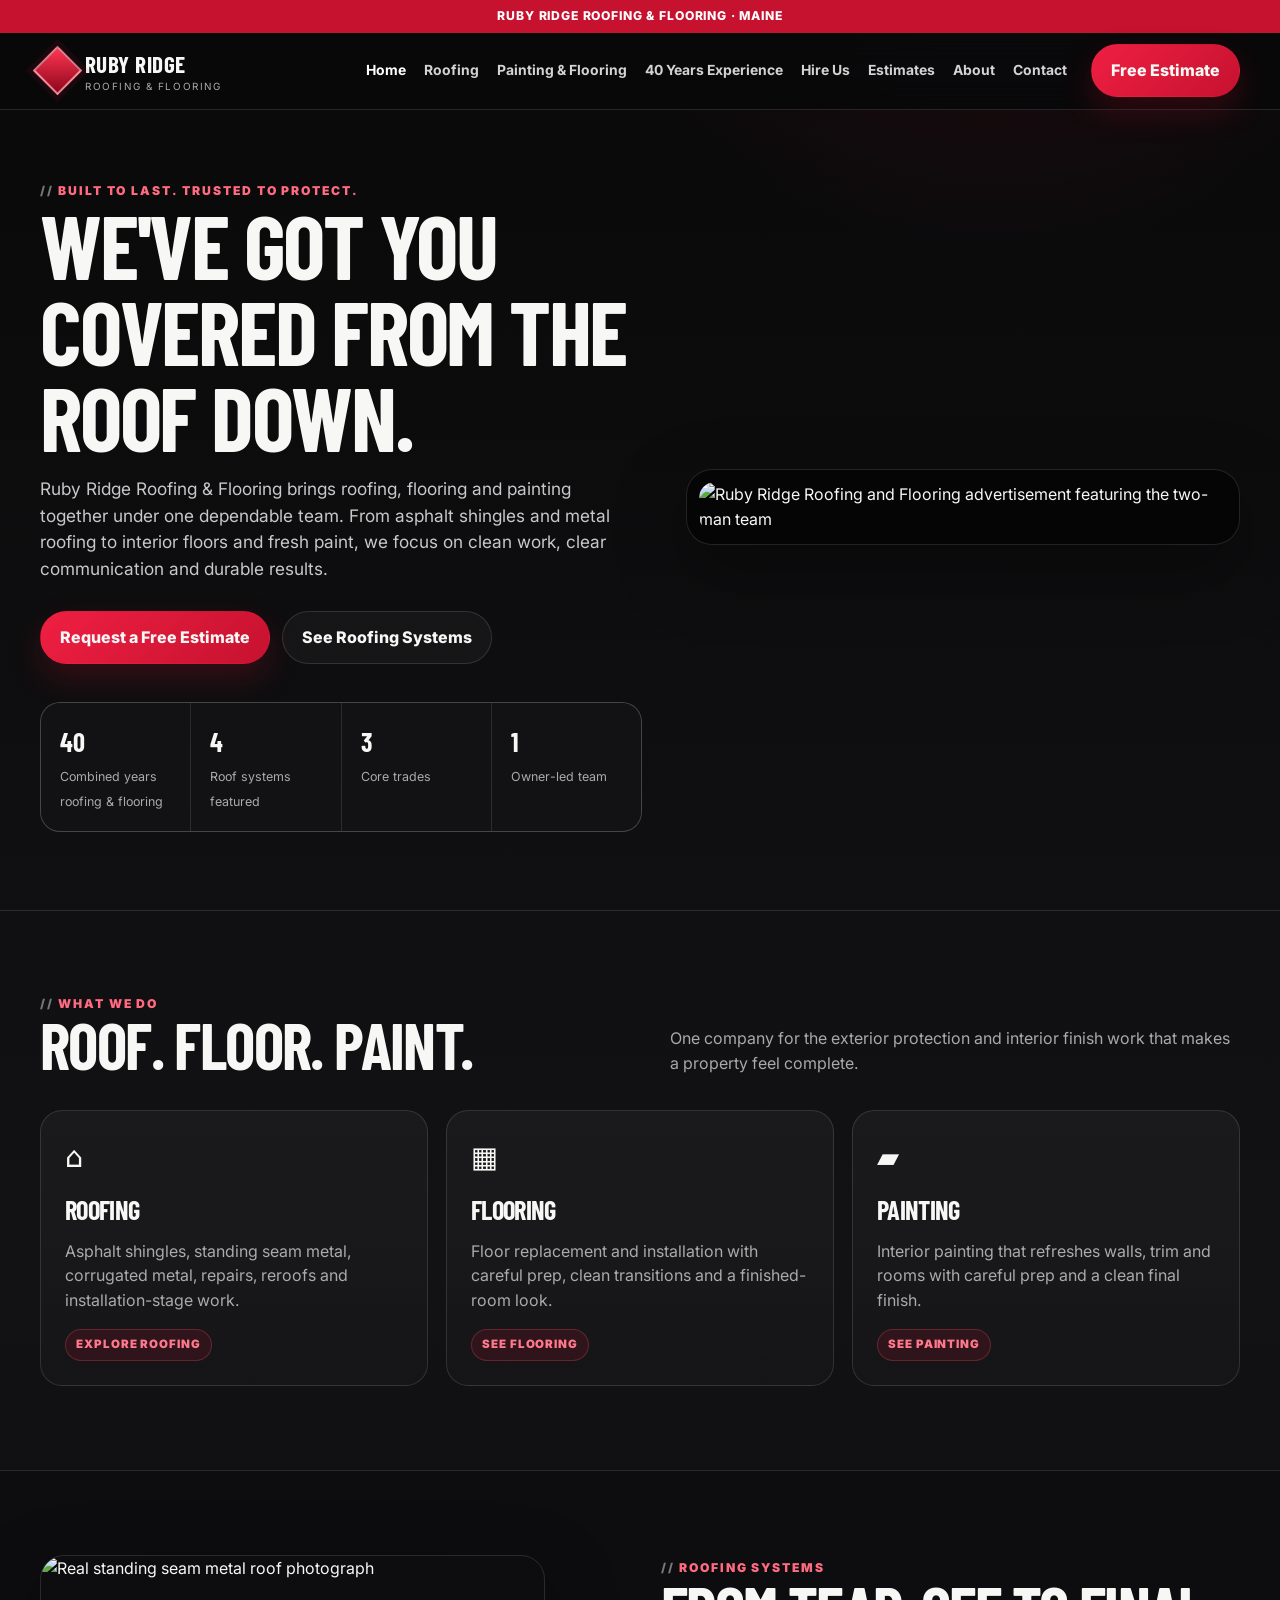
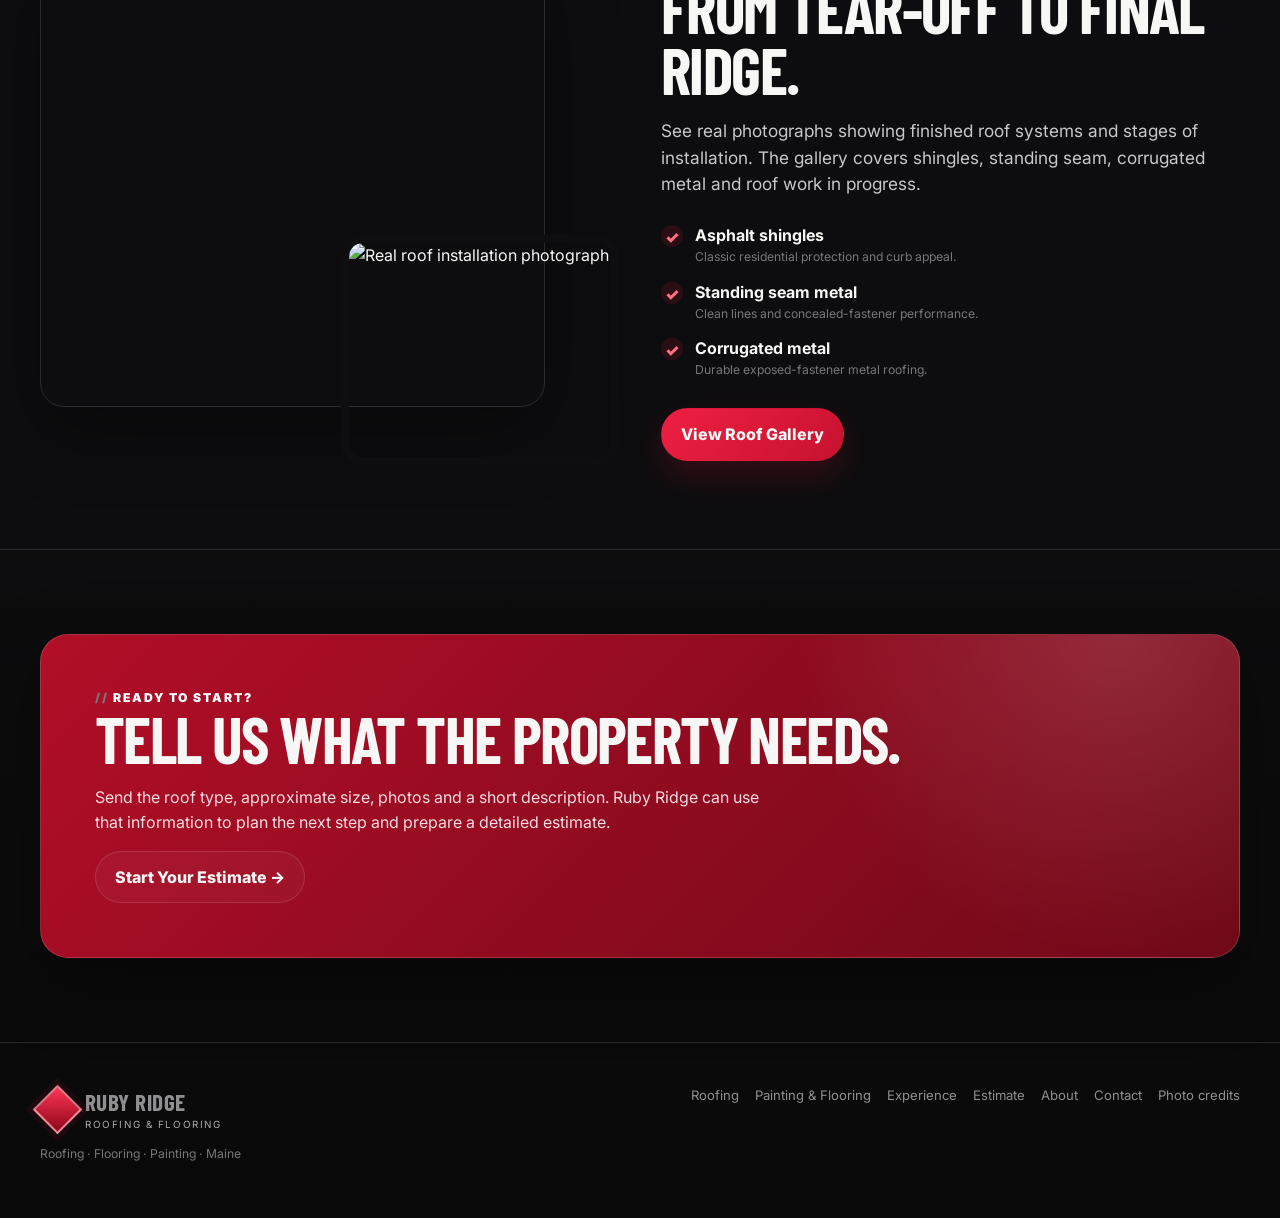
==== index.html @ 9eb71b5c "Add complete Ruby Ridge website" ====
<!doctype html><html lang="en"><head><meta charset="utf-8"><meta name="viewport" content="width=device-width,initial-scale=1"><title>Home | Ruby Ridge Roofing & Flooring</title><meta name="description" content="Roofing, flooring and painting services from Ruby Ridge Roofing & Flooring."><link rel="stylesheet" href="styles.css"></head><body><div class="topbar">Ruby Ridge Roofing & Flooring · Maine</div><header class="header"><div class="container nav"><a class="brand" href="index.html"><span class="gem"></span><span><strong>RUBY RIDGE</strong><small>Roofing & Flooring</small></span></a><nav class="links"><a class="active" href="index.html">Home</a><a class="" href="roofing.html">Roofing</a><a class="" href="services.html">Painting & Flooring</a><a class="" href="experience.html">40 Years Experience</a><a class="" href="hire.html">Hire Us</a><a class="" href="estimates.html">Estimates</a><a class="" href="about.html">About</a><a class="" href="contact.html">Contact</a></nav><a class="btn red" href="estimates.html">Free Estimate</a><button class="menu" aria-label="Menu">☰</button></div></header><main><section class="hero"><div class="container hero-grid"><div><div class="kicker">Built to last. Trusted to protect.</div><h1>We've got you covered from the roof down.</h1><p>Ruby Ridge Roofing & Flooring brings roofing, flooring and painting together under one dependable team. From asphalt shingles and metal roofing to interior floors and fresh paint, we focus on clean work, clear communication and durable results.</p><div class="hero-actions"><a class="btn red" href="estimates.html">Request a Free Estimate</a><a class="btn ghost" href="roofing.html">See Roofing Systems</a></div><div class="mini-stats"><div class="mini-stat"><b>40</b><span>Combined years roofing & flooring</span></div><div class="mini-stat"><b>4</b><span>Roof systems featured</span></div><div class="mini-stat"><b>3</b><span>Core trades</span></div><div class="mini-stat"><b>1</b><span>Owner-led team</span></div></div></div><div class="ad-frame"><img class="ad-art" src="assets/ruby-ridge-ad.png" alt="Ruby Ridge Roofing and Flooring advertisement featuring the two-man team"></div></div></section>
<section class="section"><div class="container"><div class="head"><div><div class="kicker">What we do</div><h2>Roof. Floor. Paint.</h2></div><p>One company for the exterior protection and interior finish work that makes a property feel complete.</p></div><div class="grid3"><article class="card"><div class="body"><div class="service-icon">⌂</div><h3>Roofing</h3><p>Asphalt shingles, standing seam metal, corrugated metal, repairs, reroofs and installation-stage work.</p><a class="tag" href="roofing.html">Explore Roofing</a></div></article><article class="card"><div class="body"><div class="service-icon">▦</div><h3>Flooring</h3><p>Floor replacement and installation with careful prep, clean transitions and a finished-room look.</p><a class="tag" href="services.html">See Flooring</a></div></article><article class="card"><div class="body"><div class="service-icon">▰</div><h3>Painting</h3><p>Interior painting that refreshes walls, trim and rooms with careful prep and a clean final finish.</p><a class="tag" href="services.html">See Painting</a></div></article></div></div></section>
<section class="section dark"><div class="container split"><div class="photo-stack"><img class="main" src="https://upload.wikimedia.org/wikipedia/commons/8/85/Standing_seam_metal_roof_aerial.jpg" alt="Real standing seam metal roof photograph"><img class="small" src="https://images.unsplash.com/photo-1763665814605-a6489a3bf2a0?auto=format&fit=crop&fm=jpg&ixlib=rb-4.1.0&q=80&w=1800" alt="Real roof installation photograph"></div><div><div class="kicker">Roofing systems</div><h2>From tear-off to final ridge.</h2><p class="lead">See real photographs showing finished roof systems and stages of installation. The gallery covers shingles, standing seam, corrugated metal and roof work in progress.</p><div class="feature-list"><div class="feature"><span class="tick">✓</span><div><strong>Asphalt shingles</strong><div class="tiny">Classic residential protection and curb appeal.</div></div></div><div class="feature"><span class="tick">✓</span><div><strong>Standing seam metal</strong><div class="tiny">Clean lines and concealed-fastener performance.</div></div></div><div class="feature"><span class="tick">✓</span><div><strong>Corrugated metal</strong><div class="tiny">Durable exposed-fastener metal roofing.</div></div></div></div><div class="hero-actions"><a class="btn red" href="roofing.html">View Roof Gallery</a></div></div></div></section>
<section class="section"><div class="container"><div class="banner"><div class="kicker" style="color:#fff">Ready to start?</div><h2>Tell us what the property needs.</h2><p>Send the roof type, approximate size, photos and a short description. Ruby Ridge can use that information to plan the next step and prepare a detailed estimate.</p><a class="btn ghost" href="estimates.html">Start Your Estimate →</a></div></div></section></main><footer class="footer"><div class="container footer-grid"><div><div class="brand"><span class="gem"></span><span><strong>RUBY RIDGE</strong><small>Roofing & Flooring</small></span></div><p class="tiny">Roofing · Flooring · Painting · Maine</p></div><div class="footer-links"><a href="roofing.html">Roofing</a><a href="services.html">Painting & Flooring</a><a href="experience.html">Experience</a><a href="estimates.html">Estimate</a><a href="about.html">About</a><a href="contact.html">Contact</a><a href="credits.html">Photo credits</a></div></div></footer><div class="toast">Thanks — your request is ready to be connected to Ruby Ridge's live email or CRM.</div><script src="site.js"></script></body></html>
---- styles.css ----
@import url('https://fonts.googleapis.com/css2?family=Barlow+Condensed:wght@600;700;800;900&family=Inter:wght@400;500;600;700;800&display=swap');
:root{--ink:#0a0a0b;--black:#0d0d0f;--panel:#141416;--panel2:#1b1b1e;--text:#f7f7f5;--muted:#b9b9bb;--red:#c6122f;--red2:#ef1f42;--silver:#e7e7e8;--line:rgba(255,255,255,.12);--max:1200px;--radius:24px;--shadow:0 24px 70px rgba(0,0,0,.35)}
*{box-sizing:border-box}html{scroll-behavior:smooth}body{margin:0;color:var(--text);background:radial-gradient(circle at 78% -8%,rgba(198,18,47,.18),transparent 30rem),linear-gradient(180deg,#09090a,#121214 44%,#09090a);font-family:Inter,system-ui,-apple-system,sans-serif;line-height:1.55}a{text-decoration:none;color:inherit}img{display:block;max-width:100%}.container{width:min(calc(100% - 34px),var(--max));margin:auto}.topbar{font-size:.76rem;text-align:center;padding:7px 16px;background:#c6122f;color:white;font-weight:800;letter-spacing:.07em;text-transform:uppercase}.header{position:sticky;top:0;z-index:50;background:rgba(9,9,10,.92);backdrop-filter:blur(16px);border-bottom:1px solid var(--line)}.nav{height:76px;display:flex;align-items:center;gap:24px}.brand{display:flex;align-items:center;gap:10px;margin-right:auto}.gem{width:35px;height:35px;transform:rotate(45deg);background:linear-gradient(135deg,#ff3452,#8d071c);border:2px solid rgba(255,255,255,.45);box-shadow:0 0 0 5px rgba(198,18,47,.1)}.brand strong{font-family:'Barlow Condensed',Impact,sans-serif;font-size:1.45rem;letter-spacing:.02em}.brand small{display:block;color:#aaa;font-size:.62rem;letter-spacing:.16em;text-transform:uppercase;margin-top:-4px}.links{display:flex;gap:18px;align-items:center;font-weight:700;font-size:.87rem}.links a{color:#d3d3d4}.links a:hover,.links a.active{color:#fff}.menu{display:none;background:none;border:0;color:white;font-size:1.5rem}.btn{display:inline-flex;align-items:center;justify-content:center;padding:13px 19px;border-radius:999px;font-weight:800;border:1px solid transparent;cursor:pointer}.btn.red{background:linear-gradient(135deg,var(--red2),var(--red));box-shadow:0 14px 32px rgba(198,18,47,.22)}.btn.ghost{border-color:var(--line);background:rgba(255,255,255,.035)}.btn:hover{transform:translateY(-1px)}.hero{padding:72px 0 78px;border-bottom:1px solid var(--line);overflow:hidden}.hero-grid{display:grid;grid-template-columns:1fr .92fr;gap:44px;align-items:center}.kicker{color:#ff6a80;text-transform:uppercase;letter-spacing:.16em;font-size:.76rem;font-weight:900}.kicker:before{content:'// ';color:#777}h1,h2,h3{font-family:'Barlow Condensed',Impact,sans-serif;line-height:.96;margin:0;letter-spacing:-.025em}h1{font-size:clamp(3.6rem,7vw,7.1rem);text-transform:uppercase}h2{font-size:clamp(2.6rem,5vw,4.8rem);text-transform:uppercase}h3{font-size:1.65rem;text-transform:uppercase}.hero p,.lead{color:#c8c8ca;font-size:1.08rem;max-width:670px}.hero-actions{display:flex;gap:12px;flex-wrap:wrap;margin-top:28px}.ad-frame{background:#050506;border:1px solid var(--line);padding:12px;border-radius:26px;box-shadow:var(--shadow)}.ad-frame img{width:100%;height:auto;object-fit:contain;border-radius:16px}.mini-stats{display:grid;grid-template-columns:repeat(4,1fr);gap:1px;margin-top:38px;background:var(--line);border:1px solid var(--line);border-radius:20px;overflow:hidden}.mini-stat{background:#121214;padding:19px}.mini-stat b{font-family:'Barlow Condensed';font-size:1.65rem;display:block}.mini-stat span{font-size:.78rem;color:#aaa}.section{padding:84px 0}.section.dark{background:#0d0d0f;border-top:1px solid var(--line);border-bottom:1px solid var(--line)}.head{display:flex;justify-content:space-between;align-items:end;gap:22px;margin-bottom:34px}.head p{max-width:570px;color:#a9a9ab;margin:0}.grid3{display:grid;grid-template-columns:repeat(3,1fr);gap:18px}.grid2{display:grid;grid-template-columns:repeat(2,1fr);gap:20px}.card{background:linear-gradient(180deg,rgba(255,255,255,.04),rgba(255,255,255,.018));border:1px solid var(--line);border-radius:22px;overflow:hidden}.card .body{padding:24px}.card p{color:#aaa}.card-img{height:260px;width:100%;object-fit:cover;background:linear-gradient(135deg,#252529,#08080a)}.image-placeholder{height:260px;display:grid;place-items:center;background:linear-gradient(135deg,#2a2a2f,#0b0b0e);color:#777;font-weight:800;text-align:center;padding:20px}.tag{display:inline-flex;padding:6px 10px;border-radius:999px;background:rgba(198,18,47,.15);color:#ff788b;border:1px solid rgba(255,85,110,.25);font-size:.72rem;font-weight:900;text-transform:uppercase;letter-spacing:.08em}.service-icon{font-size:1.8rem;margin-bottom:18px}.split{display:grid;grid-template-columns:1fr 1fr;gap:42px;align-items:center}.feature-list{display:grid;gap:13px;margin-top:25px}.feature{display:flex;gap:12px;align-items:flex-start}.tick{width:22px;height:22px;border-radius:50%;background:rgba(198,18,47,.17);color:#ff7086;display:grid;place-items:center;font-weight:900;flex:0 0 auto;margin-top:2px}.photo-stack{position:relative;min-height:510px}.photo-stack .main{position:absolute;inset:0 74px 58px 0;width:calc(100% - 74px);height:calc(100% - 58px);object-fit:cover;border-radius:24px;border:1px solid var(--line);box-shadow:var(--shadow)}.photo-stack .small{position:absolute;width:48%;right:0;bottom:0;border:8px solid #0e0e10;border-radius:22px;object-fit:cover;height:230px}.numbers{display:grid;grid-template-columns:repeat(3,1fr);gap:16px}.number{padding:26px;border:1px solid var(--line);border-radius:22px;background:#131316}.number b{font:900 3.3rem 'Barlow Condensed';color:white;display:block}.number span{color:#aaa}.banner{padding:54px;border:1px solid rgba(255,255,255,.14);border-radius:28px;background:radial-gradient(circle at 90% 0,rgba(255,255,255,.13),transparent 20rem),linear-gradient(135deg,#b30e28,#6f0918);box-shadow:var(--shadow)}.banner p{color:#f5dce0;max-width:680px}.gallery-tools{display:flex;flex-wrap:wrap;gap:8px;margin-bottom:24px}.filter{border:1px solid var(--line);background:#121214;color:#ddd;padding:9px 14px;border-radius:999px;font-weight:800;cursor:pointer}.filter.active{background:var(--red);border-color:var(--red);color:white}.gallery{display:grid;grid-template-columns:repeat(3,1fr);gap:16px}.shot{border:1px solid var(--line);border-radius:20px;overflow:hidden;background:#111114}.shot img{height:280px;width:100%;object-fit:cover;background:linear-gradient(135deg,#26262b,#09090a)}.shot .cap{padding:16px}.shot strong{display:block}.shot span{color:#999;font-size:.82rem}.form-wrap{display:grid;grid-template-columns:.85fr 1.15fr;gap:28px}.form-card{background:#131316;border:1px solid var(--line);border-radius:24px;padding:26px}.form{display:grid;gap:14px}.field-row{display:grid;grid-template-columns:1fr 1fr;gap:14px}label{font-size:.82rem;font-weight:800;color:#ddd}input,select,textarea{width:100%;margin-top:6px;border:1px solid var(--line);border-radius:12px;background:#0b0b0d;color:#fff;padding:13px 14px;outline:none}textarea{min-height:130px;resize:vertical}input:focus,select:focus,textarea:focus{border-color:#d62a46;box-shadow:0 0 0 3px rgba(198,18,47,.12)}.steps{display:grid;gap:15px;counter-reset:steps}.step{display:grid;grid-template-columns:58px 1fr;gap:16px;align-items:start}.step:before{counter-increment:steps;content:'0' counter(steps);font:900 2.1rem 'Barlow Condensed';color:#ff5d75}.step p{margin-top:5px;color:#999}.faq{display:grid;gap:10px}details{background:#121214;border:1px solid var(--line);border-radius:15px;padding:17px 19px}summary{font-weight:800;cursor:pointer}details p{color:#999;margin-bottom:0}.callout{display:flex;gap:18px;align-items:center;padding:22px;border-left:4px solid var(--red);background:#151518;border-radius:0 18px 18px 0}.footer{padding:42px 0;border-top:1px solid var(--line);color:#8f8f92}.footer-grid{display:grid;grid-template-columns:1fr auto;gap:25px}.footer-links{display:flex;gap:16px;flex-wrap:wrap;font-size:.82rem}.tiny{font-size:.76rem;color:#777}.page-hero{padding:66px 0 54px;border-bottom:1px solid var(--line)}.page-hero .inner{display:grid;grid-template-columns:1fr .7fr;gap:36px;align-items:center}.page-hero h1{font-size:clamp(3.3rem,6vw,6rem)}.page-photo{height:340px;border-radius:24px;object-fit:cover;width:100%;border:1px solid var(--line);background:linear-gradient(135deg,#28282c,#09090b)}.toast{position:fixed;right:18px;bottom:18px;z-index:99;padding:15px 18px;background:#242429;border:1px solid var(--line);border-radius:14px;box-shadow:var(--shadow);transform:translateY(110px);opacity:0;transition:.25s}.toast.show{transform:none;opacity:1}
@media(max-width:980px){.links{display:none;position:absolute;top:76px;left:16px;right:16px;flex-direction:column;align-items:stretch;background:#111114;border:1px solid var(--line);padding:18px;border-radius:18px}.links.open{display:flex}.menu{display:block}.nav>.btn{display:none}.hero-grid,.split,.form-wrap,.page-hero .inner{grid-template-columns:1fr}.hero-grid{gap:28px}.ad-frame{max-width:700px}.grid3,.gallery{grid-template-columns:1fr 1fr}.numbers{grid-template-columns:1fr 1fr}.photo-stack{min-height:470px}}
@media(max-width:650px){h1{font-size:3.5rem}.section{padding:65px 0}.hero{padding:52px 0}.grid3,.grid2,.gallery,.numbers,.field-row,.mini-stats{grid-template-columns:1fr}.head{display:block}.head p{margin-top:13px}.banner{padding:34px 24px}.photo-stack{min-height:390px}.photo-stack .main{inset:0 30px 40px 0;width:calc(100% - 30px);height:calc(100% - 40px)}.photo-stack .small{height:160px}.footer-grid{grid-template-columns:1fr}.page-photo{height:280px}}
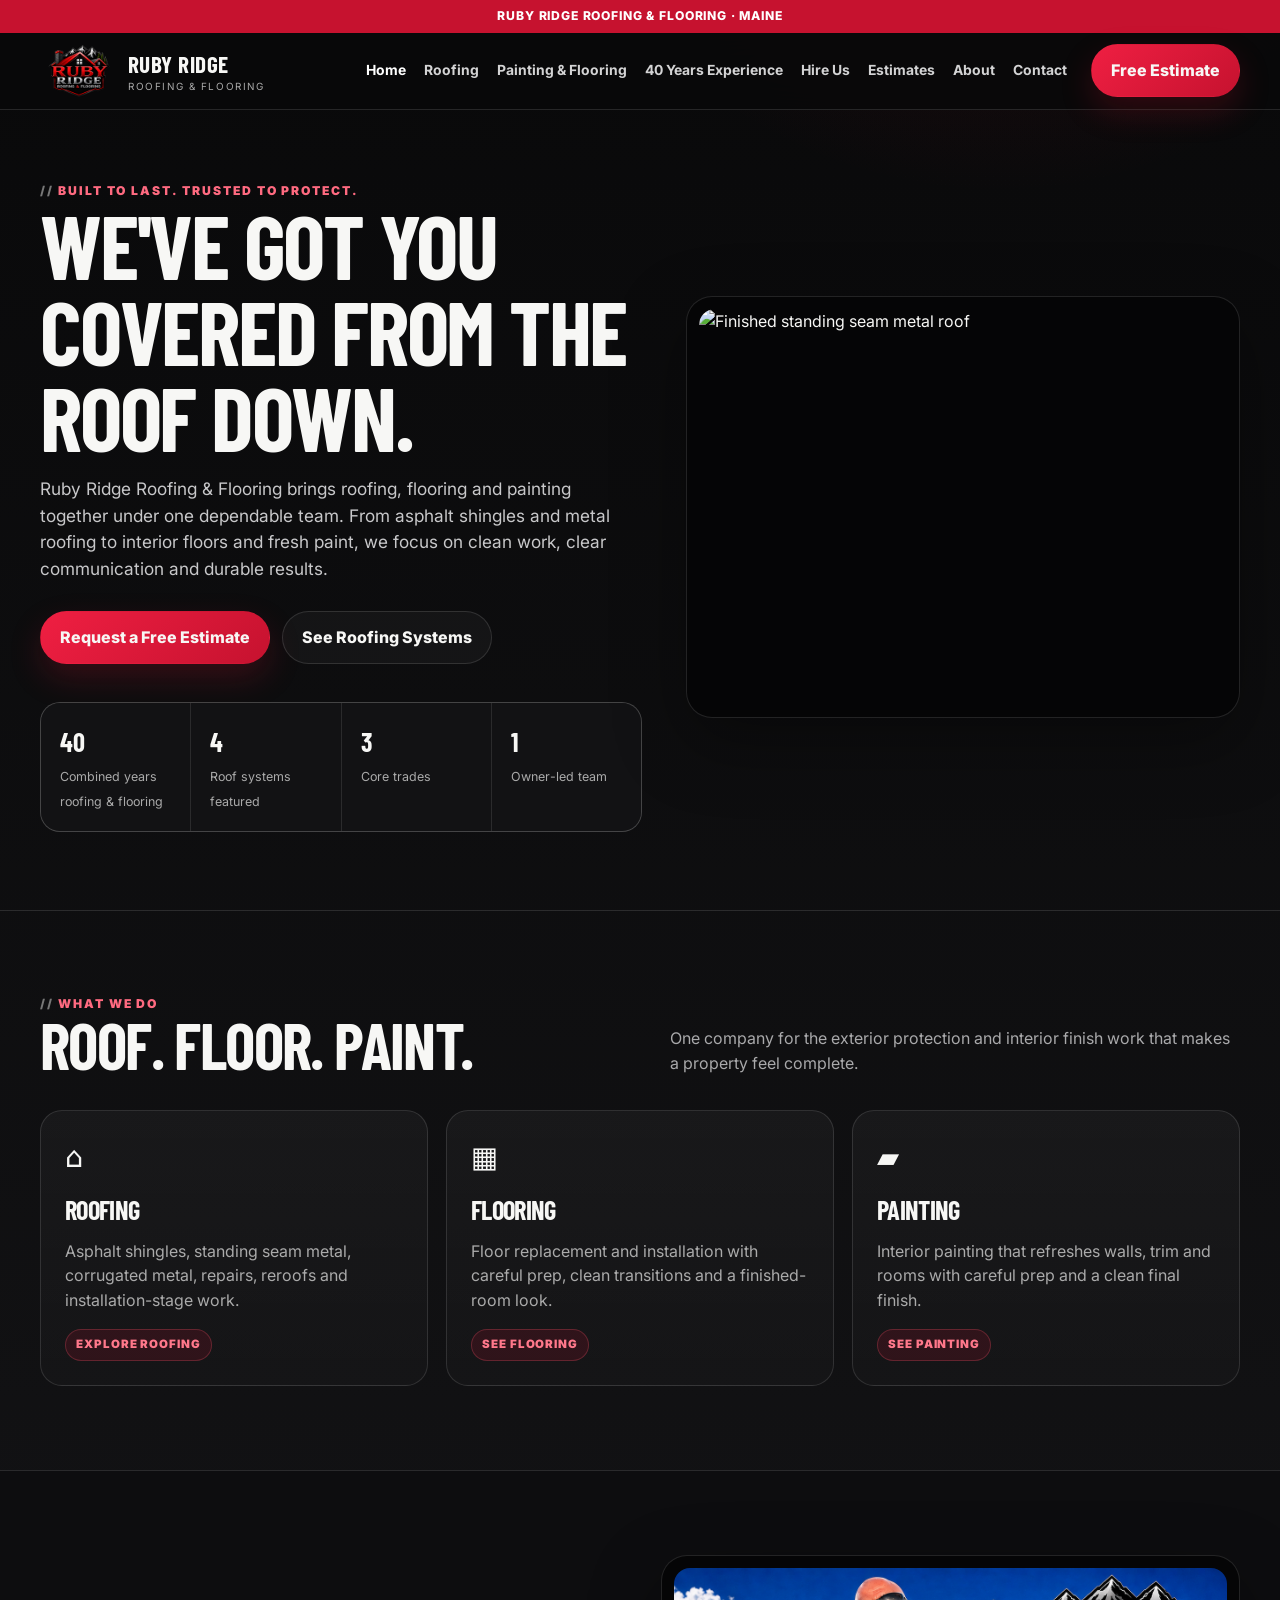
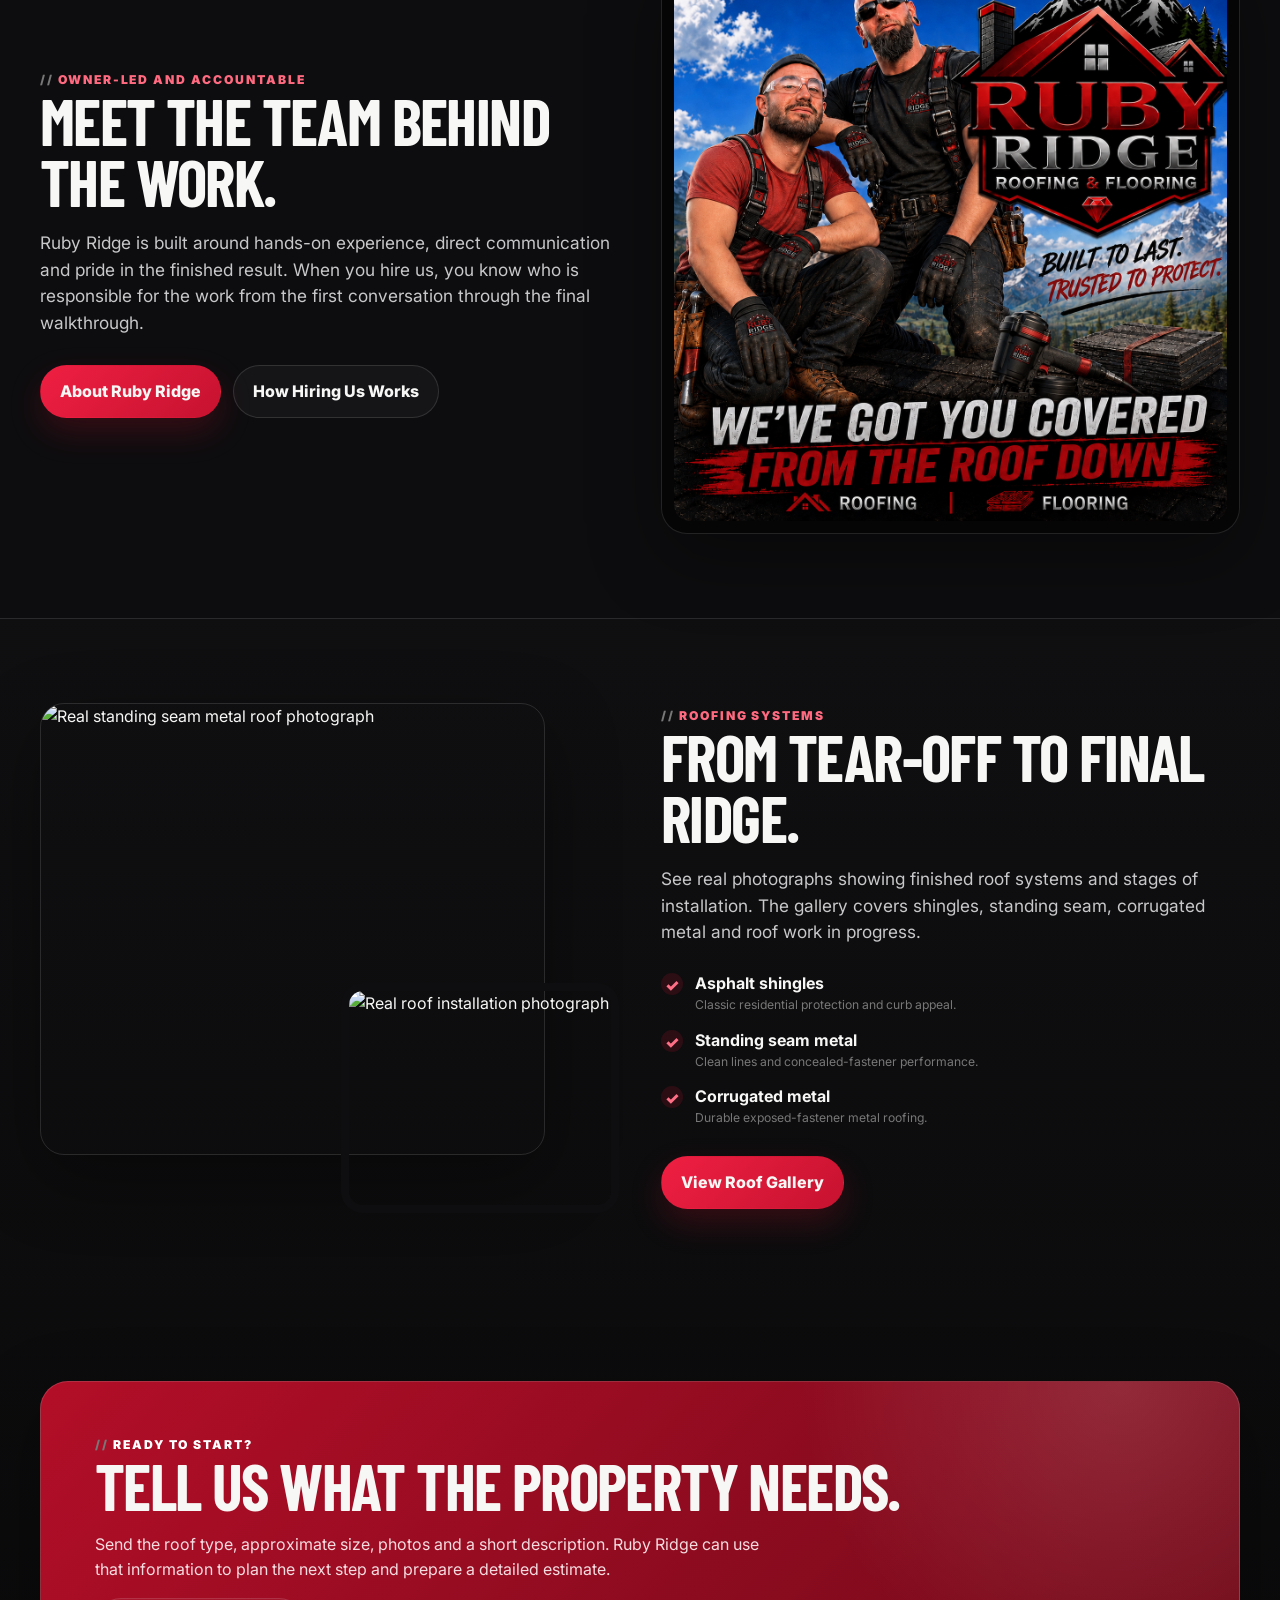
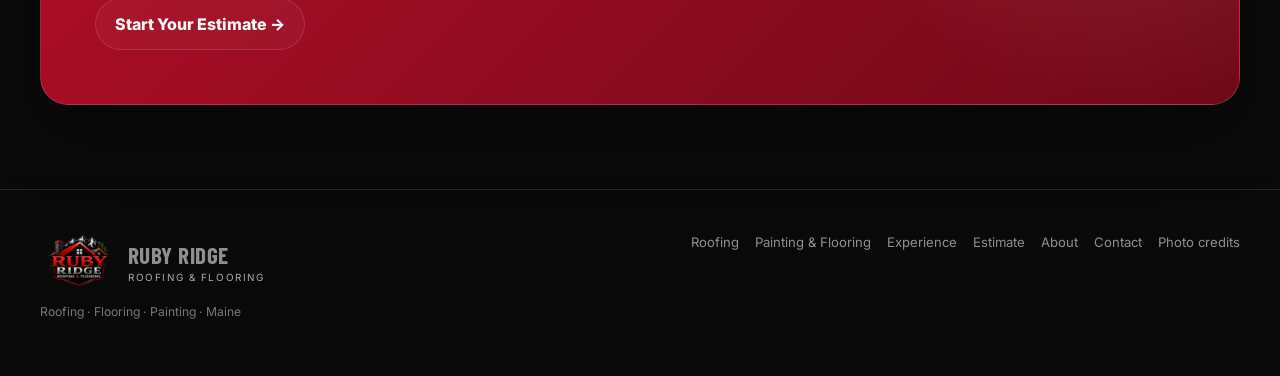
==== commit d704895d: "Refocus homepage on professional roofing work" ====
--- a/index.html
+++ b/index.html
@@ -1,4 +1,199 @@
-<!doctype html><html lang="en"><head><meta charset="utf-8"><meta name="viewport" content="width=device-width,initial-scale=1"><title>Home | Ruby Ridge Roofing & Flooring</title><meta name="description" content="Roofing, flooring and painting services from Ruby Ridge Roofing & Flooring."><link rel="stylesheet" href="styles.css"></head><body><div class="topbar">Ruby Ridge Roofing & Flooring · Maine</div><header class="header"><div class="container nav"><a class="brand" href="index.html"><span class="gem"></span><span><strong>RUBY RIDGE</strong><small>Roofing & Flooring</small></span></a><nav class="links"><a class="active" href="index.html">Home</a><a class="" href="roofing.html">Roofing</a><a class="" href="services.html">Painting & Flooring</a><a class="" href="experience.html">40 Years Experience</a><a class="" href="hire.html">Hire Us</a><a class="" href="estimates.html">Estimates</a><a class="" href="about.html">About</a><a class="" href="contact.html">Contact</a></nav><a class="btn red" href="estimates.html">Free Estimate</a><button class="menu" aria-label="Menu">☰</button></div></header><main><section class="hero"><div class="container hero-grid"><div><div class="kicker">Built to last. Trusted to protect.</div><h1>We've got you covered from the roof down.</h1><p>Ruby Ridge Roofing & Flooring brings roofing, flooring and painting together under one dependable team. From asphalt shingles and metal roofing to interior floors and fresh paint, we focus on clean work, clear communication and durable results.</p><div class="hero-actions"><a class="btn red" href="estimates.html">Request a Free Estimate</a><a class="btn ghost" href="roofing.html">See Roofing Systems</a></div><div class="mini-stats"><div class="mini-stat"><b>40</b><span>Combined years roofing & flooring</span></div><div class="mini-stat"><b>4</b><span>Roof systems featured</span></div><div class="mini-stat"><b>3</b><span>Core trades</span></div><div class="mini-stat"><b>1</b><span>Owner-led team</span></div></div></div><div class="ad-frame"><img class="ad-art" src="assets/ruby-ridge-ad.png" alt="Ruby Ridge Roofing and Flooring advertisement featuring the two-man team"></div></div></section>
-<section class="section"><div class="container"><div class="head"><div><div class="kicker">What we do</div><h2>Roof. Floor. Paint.</h2></div><p>One company for the exterior protection and interior finish work that makes a property feel complete.</p></div><div class="grid3"><article class="card"><div class="body"><div class="service-icon">⌂</div><h3>Roofing</h3><p>Asphalt shingles, standing seam metal, corrugated metal, repairs, reroofs and installation-stage work.</p><a class="tag" href="roofing.html">Explore Roofing</a></div></article><article class="card"><div class="body"><div class="service-icon">▦</div><h3>Flooring</h3><p>Floor replacement and installation with careful prep, clean transitions and a finished-room look.</p><a class="tag" href="services.html">See Flooring</a></div></article><article class="card"><div class="body"><div class="service-icon">▰</div><h3>Painting</h3><p>Interior painting that refreshes walls, trim and rooms with careful prep and a clean final finish.</p><a class="tag" href="services.html">See Painting</a></div></article></div></div></section>
-<section class="section dark"><div class="container split"><div class="photo-stack"><img class="main" src="https://upload.wikimedia.org/wikipedia/commons/8/85/Standing_seam_metal_roof_aerial.jpg" alt="Real standing seam metal roof photograph"><img class="small" src="https://images.unsplash.com/photo-1763665814605-a6489a3bf2a0?auto=format&fit=crop&fm=jpg&ixlib=rb-4.1.0&q=80&w=1800" alt="Real roof installation photograph"></div><div><div class="kicker">Roofing systems</div><h2>From tear-off to final ridge.</h2><p class="lead">See real photographs showing finished roof systems and stages of installation. The gallery covers shingles, standing seam, corrugated metal and roof work in progress.</p><div class="feature-list"><div class="feature"><span class="tick">✓</span><div><strong>Asphalt shingles</strong><div class="tiny">Classic residential protection and curb appeal.</div></div></div><div class="feature"><span class="tick">✓</span><div><strong>Standing seam metal</strong><div class="tiny">Clean lines and concealed-fastener performance.</div></div></div><div class="feature"><span class="tick">✓</span><div><strong>Corrugated metal</strong><div class="tiny">Durable exposed-fastener metal roofing.</div></div></div></div><div class="hero-actions"><a class="btn red" href="roofing.html">View Roof Gallery</a></div></div></div></section>
-<section class="section"><div class="container"><div class="banner"><div class="kicker" style="color:#fff">Ready to start?</div><h2>Tell us what the property needs.</h2><p>Send the roof type, approximate size, photos and a short description. Ruby Ridge can use that information to plan the next step and prepare a detailed estimate.</p><a class="btn ghost" href="estimates.html">Start Your Estimate →</a></div></div></section></main><footer class="footer"><div class="container footer-grid"><div><div class="brand"><span class="gem"></span><span><strong>RUBY RIDGE</strong><small>Roofing & Flooring</small></span></div><p class="tiny">Roofing · Flooring · Painting · Maine</p></div><div class="footer-links"><a href="roofing.html">Roofing</a><a href="services.html">Painting & Flooring</a><a href="experience.html">Experience</a><a href="estimates.html">Estimate</a><a href="about.html">About</a><a href="contact.html">Contact</a><a href="credits.html">Photo credits</a></div></div></footer><div class="toast">Thanks — your request is ready to be connected to Ruby Ridge's live email or CRM.</div><script src="site.js"></script></body></html>+<!doctype html>
+<html lang="en">
+<head>
+<meta charset="utf-8">
+<meta name="viewport" content="width=device-width,initial-scale=1">
+<title>Home | Ruby Ridge Roofing & Flooring</title>
+<meta name="description" content="Roofing, flooring and painting services from Ruby Ridge Roofing & Flooring.">
+<link rel="stylesheet" href="styles.css">
+</head>
+<body>
+<div class="topbar">Ruby Ridge Roofing & Flooring · Maine</div>
+<header class="header">
+<div class="container nav">
+<a class="brand" href="index.html">
+<span class="gem">
+</span>
+<span>
+<strong>RUBY RIDGE</strong>
+<small>Roofing & Flooring</small>
+</span>
+</a>
+<nav class="links">
+<a class="active" href="index.html">Home</a>
+<a class="" href="roofing.html">Roofing</a>
+<a class="" href="services.html">Painting & Flooring</a>
+<a class="" href="experience.html">40 Years Experience</a>
+<a class="" href="hire.html">Hire Us</a>
+<a class="" href="estimates.html">Estimates</a>
+<a class="" href="about.html">About</a>
+<a class="" href="contact.html">Contact</a>
+</nav>
+<a class="btn red" href="estimates.html">Free Estimate</a>
+<button class="menu" aria-label="Menu">☰</button>
+</div>
+</header>
+<main>
+<section class="hero">
+<div class="container hero-grid">
+<div>
+<div class="kicker">Built to last. Trusted to protect.</div>
+<h1>We've got you covered from the roof down.</h1>
+<p>Ruby Ridge Roofing & Flooring brings roofing, flooring and painting together under one dependable team. From asphalt shingles and metal roofing to interior floors and fresh paint, we focus on clean work, clear communication and durable results.</p>
+<div class="hero-actions">
+<a class="btn red" href="estimates.html">Request a Free Estimate</a>
+<a class="btn ghost" href="roofing.html">See Roofing Systems</a>
+</div>
+<div class="mini-stats">
+<div class="mini-stat">
+<b>40</b>
+<span>Combined years roofing & flooring</span>
+</div>
+<div class="mini-stat">
+<b>4</b>
+<span>Roof systems featured</span>
+</div>
+<div class="mini-stat">
+<b>3</b>
+<span>Core trades</span>
+</div>
+<div class="mini-stat">
+<b>1</b>
+<span>Owner-led team</span>
+</div>
+</div>
+</div>
+<div class="ad-frame">
+<img class="hero-work-photo" src="https://upload.wikimedia.org/wikipedia/commons/8/85/Standing_seam_metal_roof_aerial.jpg" alt="Finished standing seam metal roof">
+</div>
+</div>
+</section>
+<section class="section">
+<div class="container">
+<div class="head">
+<div>
+<div class="kicker">What we do</div>
+<h2>Roof. Floor. Paint.</h2>
+</div>
+<p>One company for the exterior protection and interior finish work that makes a property feel complete.</p>
+</div>
+<div class="grid3">
+<article class="card">
+<div class="body">
+<div class="service-icon">⌂</div>
+<h3>Roofing</h3>
+<p>Asphalt shingles, standing seam metal, corrugated metal, repairs, reroofs and installation-stage work.</p>
+<a class="tag" href="roofing.html">Explore Roofing</a>
+</div>
+</article>
+<article class="card">
+<div class="body">
+<div class="service-icon">▦</div>
+<h3>Flooring</h3>
+<p>Floor replacement and installation with careful prep, clean transitions and a finished-room look.</p>
+<a class="tag" href="services.html">See Flooring</a>
+</div>
+</article>
+<article class="card">
+<div class="body">
+<div class="service-icon">▰</div>
+<h3>Painting</h3>
+<p>Interior painting that refreshes walls, trim and rooms with careful prep and a clean final finish.</p>
+<a class="tag" href="services.html">See Painting</a>
+</div>
+</article>
+</div>
+</div>
+</section>
+<section class="section dark">
+<div class="container split">
+<div>
+<div class="kicker">Owner-led and accountable</div>
+<h2>Meet the team behind the work.</h2>
+<p class="lead">Ruby Ridge is built around hands-on experience, direct communication and pride in the finished result. When you hire us, you know who is responsible for the work from the first conversation through the final walkthrough.</p>
+<div class="hero-actions"><a class="btn red" href="about.html">About Ruby Ridge</a><a class="btn ghost" href="hire.html">How Hiring Us Works</a></div>
+</div>
+<div class="ad-frame">
+<img class="ad-art" src="assets/ruby-ridge-ad.png" alt="Ruby Ridge Roofing and Flooring team advertisement">
+</div>
+</div>
+</section>
+<section class="section">
+<div class="container split">
+<div class="photo-stack">
+<img class="main" src="https://upload.wikimedia.org/wikipedia/commons/8/85/Standing_seam_metal_roof_aerial.jpg" alt="Real standing seam metal roof photograph">
+<img class="small" src="https://images.unsplash.com/photo-1763665814605-a6489a3bf2a0?auto=format&fit=crop&fm=jpg&ixlib=rb-4.1.0&q=80&w=1800" alt="Real roof installation photograph">
+</div>
+<div>
+<div class="kicker">Roofing systems</div>
+<h2>From tear-off to final ridge.</h2>
+<p class="lead">See real photographs showing finished roof systems and stages of installation. The gallery covers shingles, standing seam, corrugated metal and roof work in progress.</p>
+<div class="feature-list">
+<div class="feature">
+<span class="tick">✓</span>
+<div>
+<strong>Asphalt shingles</strong>
+<div class="tiny">Classic residential protection and curb appeal.</div>
+</div>
+</div>
+<div class="feature">
+<span class="tick">✓</span>
+<div>
+<strong>Standing seam metal</strong>
+<div class="tiny">Clean lines and concealed-fastener performance.</div>
+</div>
+</div>
+<div class="feature">
+<span class="tick">✓</span>
+<div>
+<strong>Corrugated metal</strong>
+<div class="tiny">Durable exposed-fastener metal roofing.</div>
+</div>
+</div>
+</div>
+<div class="hero-actions">
+<a class="btn red" href="roofing.html">View Roof Gallery</a>
+</div>
+</div>
+</div>
+</section>
+<section class="section">
+<div class="container">
+<div class="banner">
+<div class="kicker" style="color:#fff">Ready to start?</div>
+<h2>Tell us what the property needs.</h2>
+<p>Send the roof type, approximate size, photos and a short description. Ruby Ridge can use that information to plan the next step and prepare a detailed estimate.</p>
+<a class="btn ghost" href="estimates.html">Start Your Estimate →</a>
+</div>
+</div>
+</section>
+</main>
+<footer class="footer">
+<div class="container footer-grid">
+<div>
+<div class="brand">
+<span class="gem">
+</span>
+<span>
+<strong>RUBY RIDGE</strong>
+<small>Roofing & Flooring</small>
+</span>
+</div>
+<p class="tiny">Roofing · Flooring · Painting · Maine</p>
+</div>
+<div class="footer-links">
+<a href="roofing.html">Roofing</a>
+<a href="services.html">Painting & Flooring</a>
+<a href="experience.html">Experience</a>
+<a href="estimates.html">Estimate</a>
+<a href="about.html">About</a>
+<a href="contact.html">Contact</a>
+<a href="credits.html">Photo credits</a>
+</div>
+</div>
+</footer>
+<div class="toast">Thanks — your request is ready to be connected to Ruby Ridge's live email or CRM.</div>
+<script src="site.js">
+</script>
+</body>
+</html>
--- a/styles.css
+++ b/styles.css
@@ -3,3 +3,5 @@
 *{box-sizing:border-box}html{scroll-behavior:smooth}body{margin:0;color:var(--text);background:radial-gradient(circle at 78% -8%,rgba(198,18,47,.18),transparent 30rem),linear-gradient(180deg,#09090a,#121214 44%,#09090a);font-family:Inter,system-ui,-apple-system,sans-serif;line-height:1.55}a{text-decoration:none;color:inherit}img{display:block;max-width:100%}.container{width:min(calc(100% - 34px),var(--max));margin:auto}.topbar{font-size:.76rem;text-align:center;padding:7px 16px;background:#c6122f;color:white;font-weight:800;letter-spacing:.07em;text-transform:uppercase}.header{position:sticky;top:0;z-index:50;background:rgba(9,9,10,.92);backdrop-filter:blur(16px);border-bottom:1px solid var(--line)}.nav{height:76px;display:flex;align-items:center;gap:24px}.brand{display:flex;align-items:center;gap:10px;margin-right:auto}.gem{width:35px;height:35px;transform:rotate(45deg);background:linear-gradient(135deg,#ff3452,#8d071c);border:2px solid rgba(255,255,255,.45);box-shadow:0 0 0 5px rgba(198,18,47,.1)}.brand strong{font-family:'Barlow Condensed',Impact,sans-serif;font-size:1.45rem;letter-spacing:.02em}.brand small{display:block;color:#aaa;font-size:.62rem;letter-spacing:.16em;text-transform:uppercase;margin-top:-4px}.links{display:flex;gap:18px;align-items:center;font-weight:700;font-size:.87rem}.links a{color:#d3d3d4}.links a:hover,.links a.active{color:#fff}.menu{display:none;background:none;border:0;color:white;font-size:1.5rem}.btn{display:inline-flex;align-items:center;justify-content:center;padding:13px 19px;border-radius:999px;font-weight:800;border:1px solid transparent;cursor:pointer}.btn.red{background:linear-gradient(135deg,var(--red2),var(--red));box-shadow:0 14px 32px rgba(198,18,47,.22)}.btn.ghost{border-color:var(--line);background:rgba(255,255,255,.035)}.btn:hover{transform:translateY(-1px)}.hero{padding:72px 0 78px;border-bottom:1px solid var(--line);overflow:hidden}.hero-grid{display:grid;grid-template-columns:1fr .92fr;gap:44px;align-items:center}.kicker{color:#ff6a80;text-transform:uppercase;letter-spacing:.16em;font-size:.76rem;font-weight:900}.kicker:before{content:'// ';color:#777}h1,h2,h3{font-family:'Barlow Condensed',Impact,sans-serif;line-height:.96;margin:0;letter-spacing:-.025em}h1{font-size:clamp(3.6rem,7vw,7.1rem);text-transform:uppercase}h2{font-size:clamp(2.6rem,5vw,4.8rem);text-transform:uppercase}h3{font-size:1.65rem;text-transform:uppercase}.hero p,.lead{color:#c8c8ca;font-size:1.08rem;max-width:670px}.hero-actions{display:flex;gap:12px;flex-wrap:wrap;margin-top:28px}.ad-frame{background:#050506;border:1px solid var(--line);padding:12px;border-radius:26px;box-shadow:var(--shadow)}.ad-frame img{width:100%;height:auto;object-fit:contain;border-radius:16px}.mini-stats{display:grid;grid-template-columns:repeat(4,1fr);gap:1px;margin-top:38px;background:var(--line);border:1px solid var(--line);border-radius:20px;overflow:hidden}.mini-stat{background:#121214;padding:19px}.mini-stat b{font-family:'Barlow Condensed';font-size:1.65rem;display:block}.mini-stat span{font-size:.78rem;color:#aaa}.section{padding:84px 0}.section.dark{background:#0d0d0f;border-top:1px solid var(--line);border-bottom:1px solid var(--line)}.head{display:flex;justify-content:space-between;align-items:end;gap:22px;margin-bottom:34px}.head p{max-width:570px;color:#a9a9ab;margin:0}.grid3{display:grid;grid-template-columns:repeat(3,1fr);gap:18px}.grid2{display:grid;grid-template-columns:repeat(2,1fr);gap:20px}.card{background:linear-gradient(180deg,rgba(255,255,255,.04),rgba(255,255,255,.018));border:1px solid var(--line);border-radius:22px;overflow:hidden}.card .body{padding:24px}.card p{color:#aaa}.card-img{height:260px;width:100%;object-fit:cover;background:linear-gradient(135deg,#252529,#08080a)}.image-placeholder{height:260px;display:grid;place-items:center;background:linear-gradient(135deg,#2a2a2f,#0b0b0e);color:#777;font-weight:800;text-align:center;padding:20px}.tag{display:inline-flex;padding:6px 10px;border-radius:999px;background:rgba(198,18,47,.15);color:#ff788b;border:1px solid rgba(255,85,110,.25);font-size:.72rem;font-weight:900;text-transform:uppercase;letter-spacing:.08em}.service-icon{font-size:1.8rem;margin-bottom:18px}.split{display:grid;grid-template-columns:1fr 1fr;gap:42px;align-items:center}.feature-list{display:grid;gap:13px;margin-top:25px}.feature{display:flex;gap:12px;align-items:flex-start}.tick{width:22px;height:22px;border-radius:50%;background:rgba(198,18,47,.17);color:#ff7086;display:grid;place-items:center;font-weight:900;flex:0 0 auto;margin-top:2px}.photo-stack{position:relative;min-height:510px}.photo-stack .main{position:absolute;inset:0 74px 58px 0;width:calc(100% - 74px);height:calc(100% - 58px);object-fit:cover;border-radius:24px;border:1px solid var(--line);box-shadow:var(--shadow)}.photo-stack .small{position:absolute;width:48%;right:0;bottom:0;border:8px solid #0e0e10;border-radius:22px;object-fit:cover;height:230px}.numbers{display:grid;grid-template-columns:repeat(3,1fr);gap:16px}.number{padding:26px;border:1px solid var(--line);border-radius:22px;background:#131316}.number b{font:900 3.3rem 'Barlow Condensed';color:white;display:block}.number span{color:#aaa}.banner{padding:54px;border:1px solid rgba(255,255,255,.14);border-radius:28px;background:radial-gradient(circle at 90% 0,rgba(255,255,255,.13),transparent 20rem),linear-gradient(135deg,#b30e28,#6f0918);box-shadow:var(--shadow)}.banner p{color:#f5dce0;max-width:680px}.gallery-tools{display:flex;flex-wrap:wrap;gap:8px;margin-bottom:24px}.filter{border:1px solid var(--line);background:#121214;color:#ddd;padding:9px 14px;border-radius:999px;font-weight:800;cursor:pointer}.filter.active{background:var(--red);border-color:var(--red);color:white}.gallery{display:grid;grid-template-columns:repeat(3,1fr);gap:16px}.shot{border:1px solid var(--line);border-radius:20px;overflow:hidden;background:#111114}.shot img{height:280px;width:100%;object-fit:cover;background:linear-gradient(135deg,#26262b,#09090a)}.shot .cap{padding:16px}.shot strong{display:block}.shot span{color:#999;font-size:.82rem}.form-wrap{display:grid;grid-template-columns:.85fr 1.15fr;gap:28px}.form-card{background:#131316;border:1px solid var(--line);border-radius:24px;padding:26px}.form{display:grid;gap:14px}.field-row{display:grid;grid-template-columns:1fr 1fr;gap:14px}label{font-size:.82rem;font-weight:800;color:#ddd}input,select,textarea{width:100%;margin-top:6px;border:1px solid var(--line);border-radius:12px;background:#0b0b0d;color:#fff;padding:13px 14px;outline:none}textarea{min-height:130px;resize:vertical}input:focus,select:focus,textarea:focus{border-color:#d62a46;box-shadow:0 0 0 3px rgba(198,18,47,.12)}.steps{display:grid;gap:15px;counter-reset:steps}.step{display:grid;grid-template-columns:58px 1fr;gap:16px;align-items:start}.step:before{counter-increment:steps;content:'0' counter(steps);font:900 2.1rem 'Barlow Condensed';color:#ff5d75}.step p{margin-top:5px;color:#999}.faq{display:grid;gap:10px}details{background:#121214;border:1px solid var(--line);border-radius:15px;padding:17px 19px}summary{font-weight:800;cursor:pointer}details p{color:#999;margin-bottom:0}.callout{display:flex;gap:18px;align-items:center;padding:22px;border-left:4px solid var(--red);background:#151518;border-radius:0 18px 18px 0}.footer{padding:42px 0;border-top:1px solid var(--line);color:#8f8f92}.footer-grid{display:grid;grid-template-columns:1fr auto;gap:25px}.footer-links{display:flex;gap:16px;flex-wrap:wrap;font-size:.82rem}.tiny{font-size:.76rem;color:#777}.page-hero{padding:66px 0 54px;border-bottom:1px solid var(--line)}.page-hero .inner{display:grid;grid-template-columns:1fr .7fr;gap:36px;align-items:center}.page-hero h1{font-size:clamp(3.3rem,6vw,6rem)}.page-photo{height:340px;border-radius:24px;object-fit:cover;width:100%;border:1px solid var(--line);background:linear-gradient(135deg,#28282c,#09090b)}.toast{position:fixed;right:18px;bottom:18px;z-index:99;padding:15px 18px;background:#242429;border:1px solid var(--line);border-radius:14px;box-shadow:var(--shadow);transform:translateY(110px);opacity:0;transition:.25s}.toast.show{transform:none;opacity:1}
 @media(max-width:980px){.links{display:none;position:absolute;top:76px;left:16px;right:16px;flex-direction:column;align-items:stretch;background:#111114;border:1px solid var(--line);padding:18px;border-radius:18px}.links.open{display:flex}.menu{display:block}.nav>.btn{display:none}.hero-grid,.split,.form-wrap,.page-hero .inner{grid-template-columns:1fr}.hero-grid{gap:28px}.ad-frame{max-width:700px}.grid3,.gallery{grid-template-columns:1fr 1fr}.numbers{grid-template-columns:1fr 1fr}.photo-stack{min-height:470px}}
 @media(max-width:650px){h1{font-size:3.5rem}.section{padding:65px 0}.hero{padding:52px 0}.grid3,.grid2,.gallery,.numbers,.field-row,.mini-stats{grid-template-columns:1fr}.head{display:block}.head p{margin-top:13px}.banner{padding:34px 24px}.photo-stack{min-height:390px}.photo-stack .main{inset:0 30px 40px 0;width:calc(100% - 30px);height:calc(100% - 40px)}.photo-stack .small{height:160px}.footer-grid{grid-template-columns:1fr}.page-photo{height:280px}}
+.gem{width:78px;height:58px;flex:0 0 auto;transform:none;border:0;box-shadow:none;background:url('assets/ruby-ridge-header-logo.png') center/contain no-repeat}
+.hero-work-photo{width:100%;aspect-ratio:4/3;object-fit:cover;border-radius:16px}
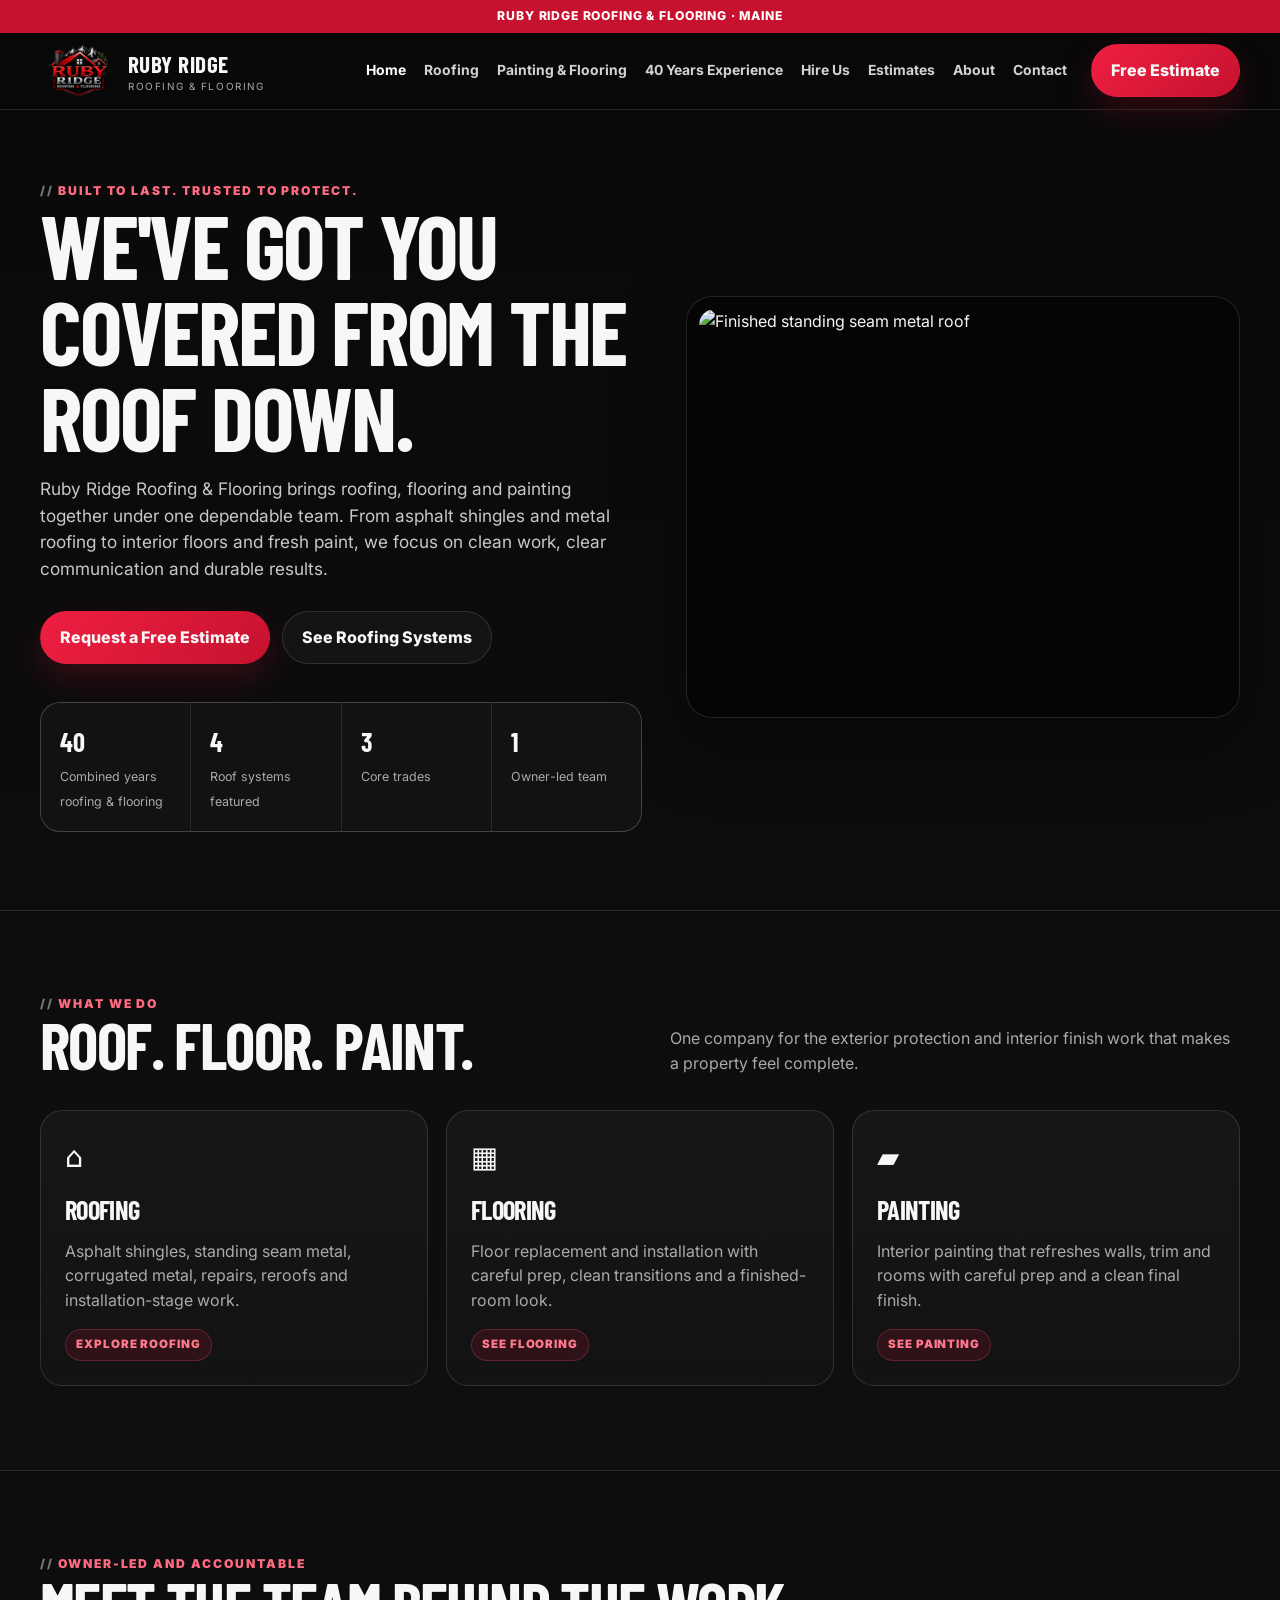
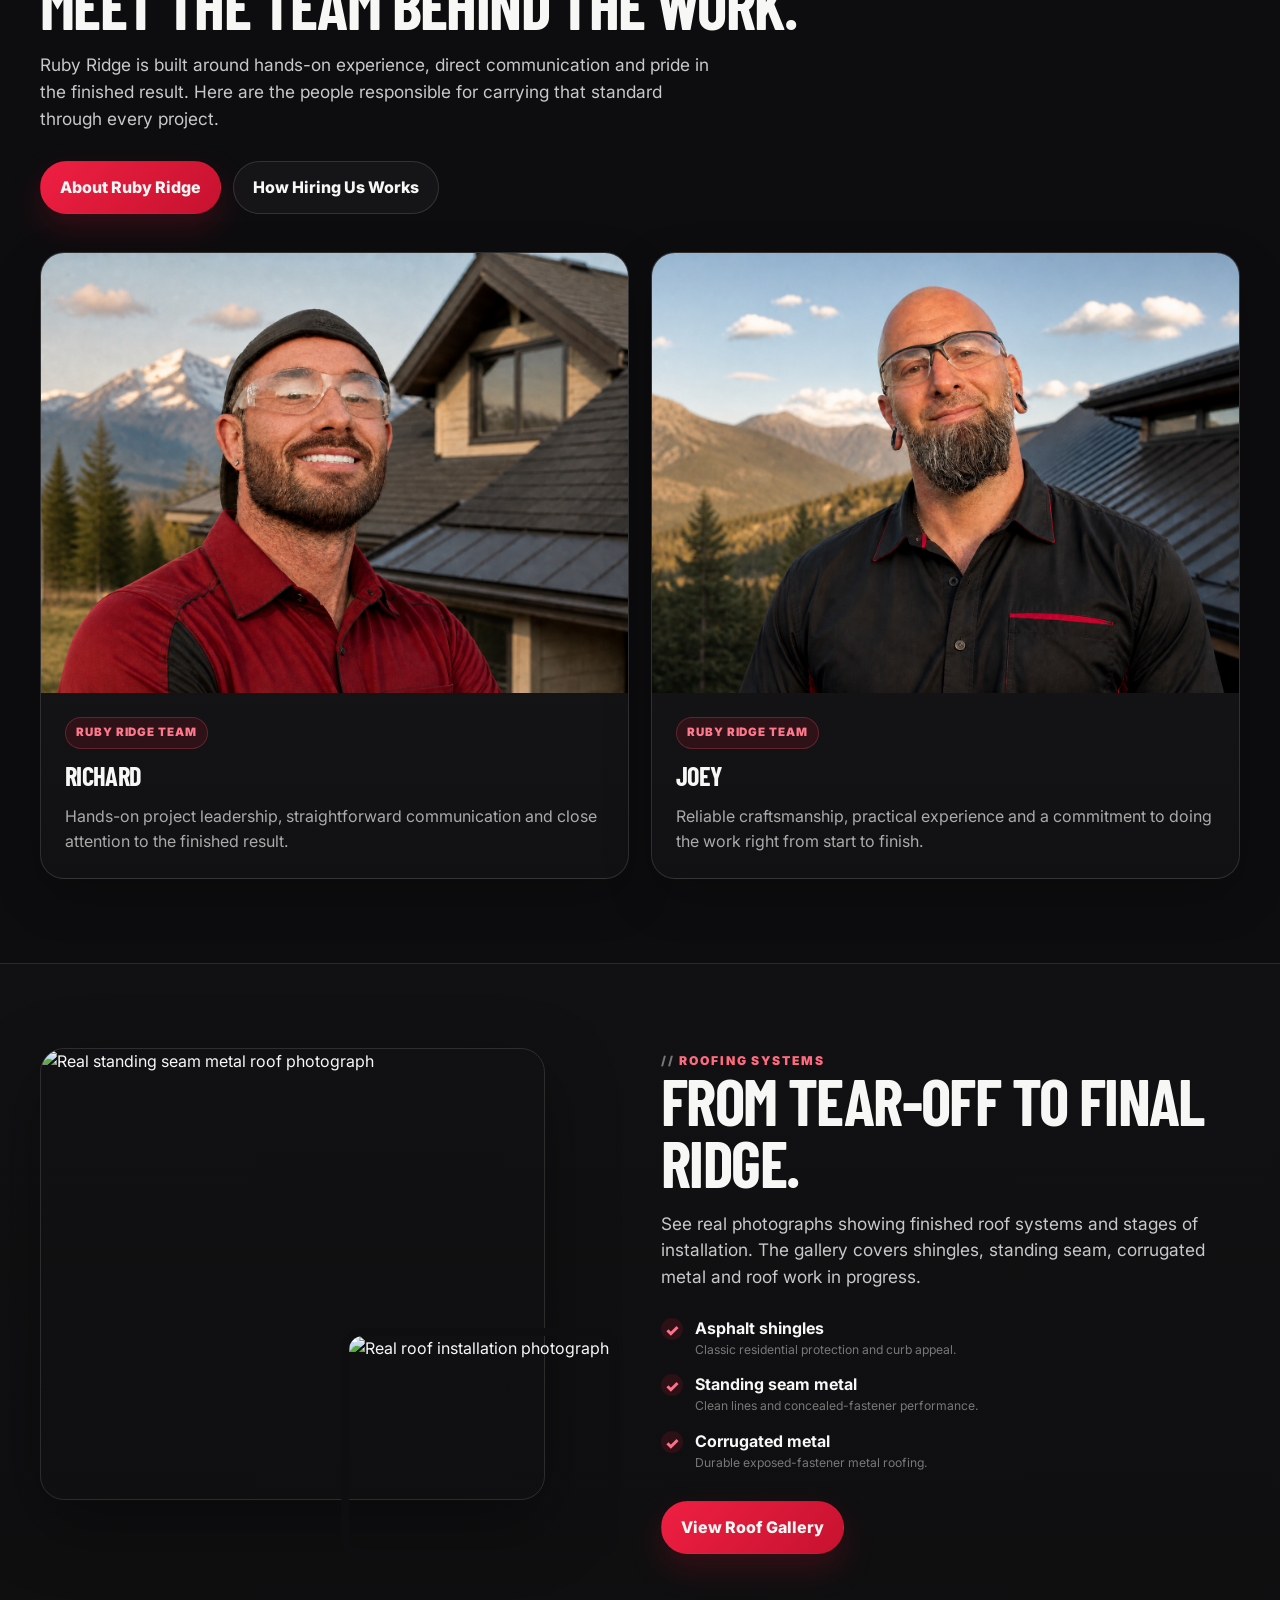
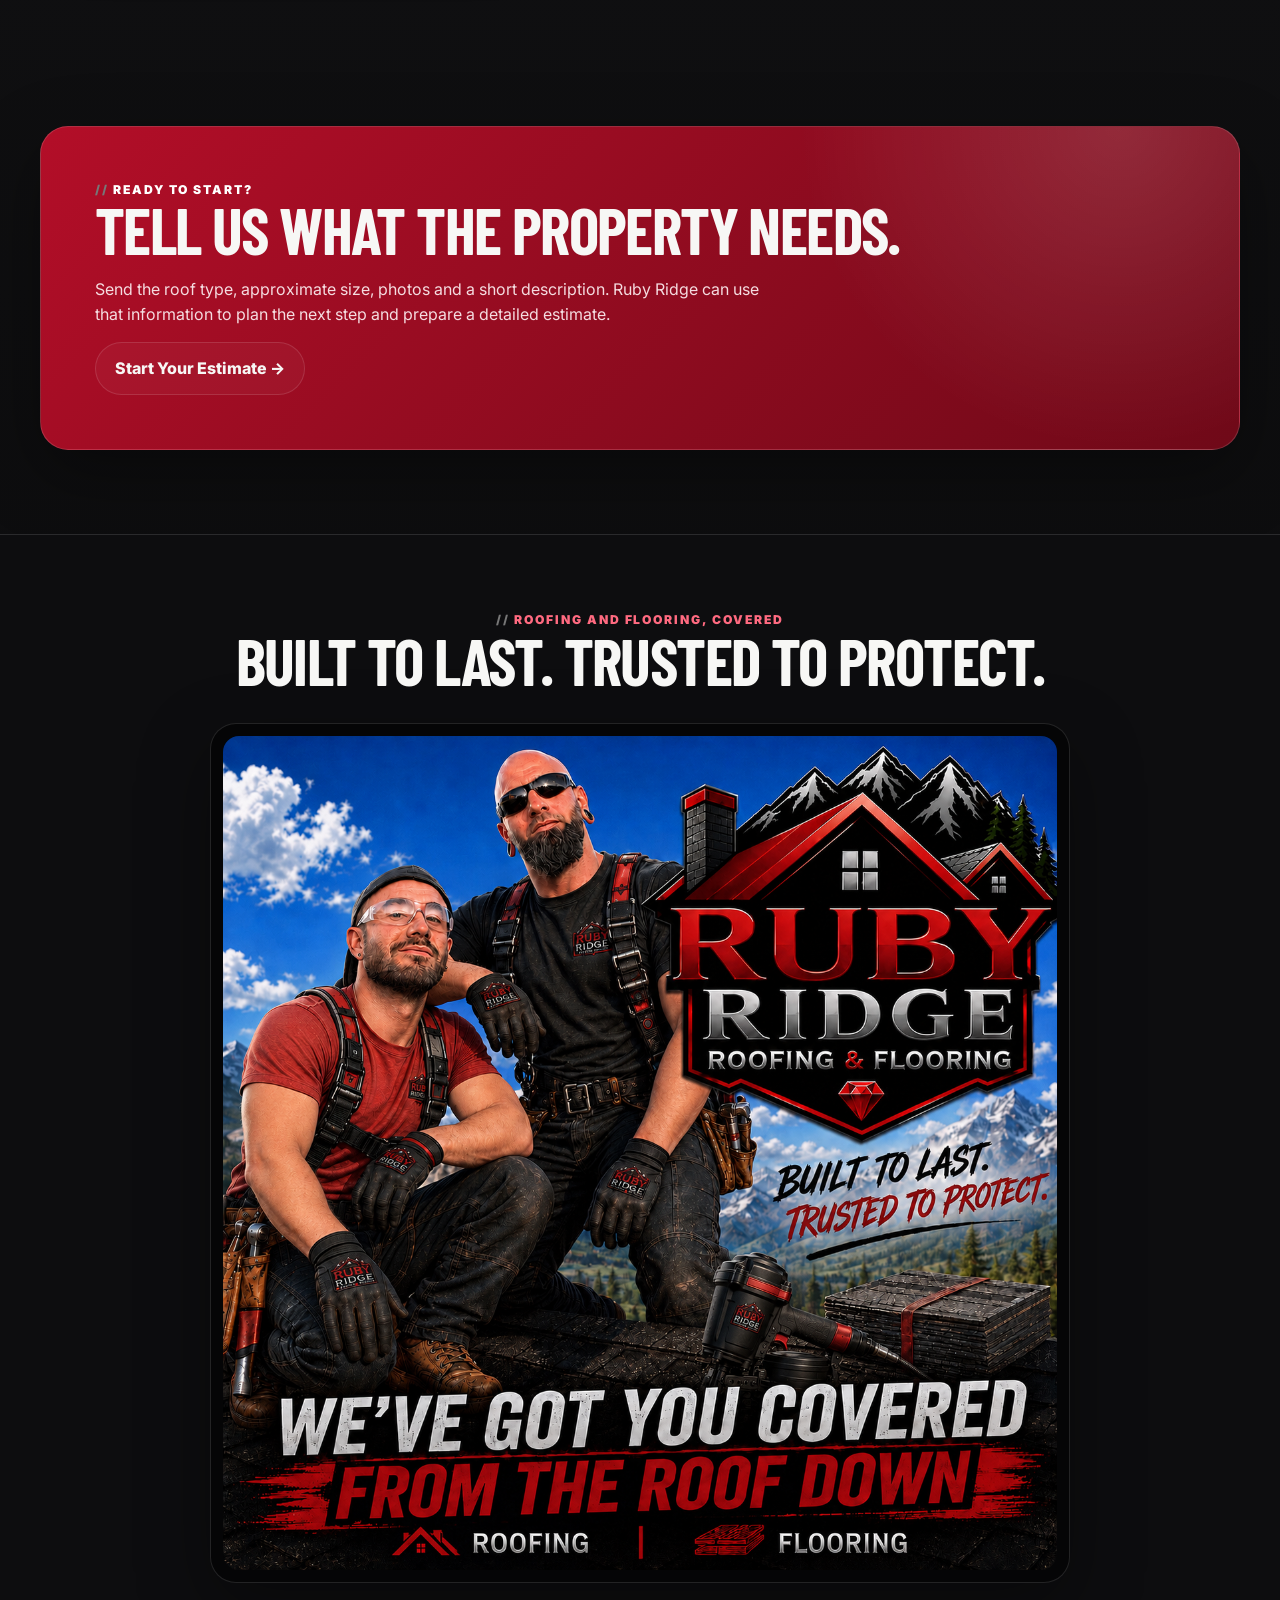
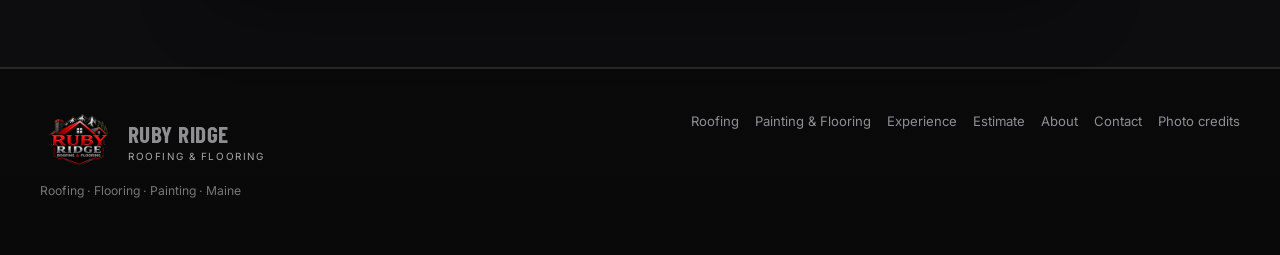
==== commit afd16c6c: "Publish approved team homepage update" ====
--- a/index.html
+++ b/index.html
@@ -105,16 +105,31 @@
 </div>
 </div>
 </section>
-<section class="section dark">
-<div class="container split">
-<div>
+<section class="section dark team-section">
+<div class="container">
+<div class="team-intro">
 <div class="kicker">Owner-led and accountable</div>
 <h2>Meet the team behind the work.</h2>
-<p class="lead">Ruby Ridge is built around hands-on experience, direct communication and pride in the finished result. When you hire us, you know who is responsible for the work from the first conversation through the final walkthrough.</p>
+<p class="lead">Ruby Ridge is built around hands-on experience, direct communication and pride in the finished result. Here are the people responsible for carrying that standard through every project.</p>
 <div class="hero-actions"><a class="btn red" href="about.html">About Ruby Ridge</a><a class="btn ghost" href="hire.html">How Hiring Us Works</a></div>
 </div>
-<div class="ad-frame">
-<img class="ad-art" src="assets/ruby-ridge-ad.png" alt="Ruby Ridge Roofing and Flooring team advertisement">
+<div class="team-grid">
+<article class="team-card">
+<img src="assets/richard-portrait.png" alt="Richard of Ruby Ridge Roofing and Flooring">
+<div class="team-card-body">
+<span class="tag">Ruby Ridge Team</span>
+<h3>Richard</h3>
+<p>Hands-on project leadership, straightforward communication and close attention to the finished result.</p>
+</div>
+</article>
+<article class="team-card">
+<img src="assets/joey-portrait.png" alt="Joey of Ruby Ridge Roofing and Flooring">
+<div class="team-card-body">
+<span class="tag">Ruby Ridge Team</span>
+<h3>Joey</h3>
+<p>Reliable craftsmanship, practical experience and a commitment to doing the work right from start to finish.</p>
+</div>
+</article>
 </div>
 </div>
 </section>
@@ -165,9 +180,20 @@
 <p>Send the roof type, approximate size, photos and a short description. Ruby Ridge can use that information to plan the next step and prepare a detailed estimate.</p>
 <a class="btn ghost" href="estimates.html">Start Your Estimate →</a>
 </div>
-</div>
-</section>
-</main>
+</div>
+</section>
+<section class="section dark team-ad-bottom">
+<div class="container">
+<div class="bottom-ad-heading">
+<div class="kicker">Roofing and flooring, covered</div>
+<h2>Built to last. Trusted to protect.</h2>
+</div>
+<div class="ad-frame bottom-ad-frame">
+<img class="ad-art" src="assets/ruby-ridge-ad.png" alt="Ruby Ridge Roofing and Flooring advertisement featuring Richard and Joey">
+</div>
+</div>
+</section>
+</main>
 <footer class="footer">
 <div class="container footer-grid">
 <div>
--- a/styles.css
+++ b/styles.css
@@ -5,3 +5,4 @@
 @media(max-width:650px){h1{font-size:3.5rem}.section{padding:65px 0}.hero{padding:52px 0}.grid3,.grid2,.gallery,.numbers,.field-row,.mini-stats{grid-template-columns:1fr}.head{display:block}.head p{margin-top:13px}.banner{padding:34px 24px}.photo-stack{min-height:390px}.photo-stack .main{inset:0 30px 40px 0;width:calc(100% - 30px);height:calc(100% - 40px)}.photo-stack .small{height:160px}.footer-grid{grid-template-columns:1fr}.page-photo{height:280px}}
 .gem{width:78px;height:58px;flex:0 0 auto;transform:none;border:0;box-shadow:none;background:url('assets/ruby-ridge-header-logo.png') center/contain no-repeat}
 .hero-work-photo{width:100%;aspect-ratio:4/3;object-fit:cover;border-radius:16px}
+.team-intro{max-width:850px}.team-grid{display:grid;grid-template-columns:repeat(2,minmax(0,1fr));gap:22px;margin-top:38px}.team-card{overflow:hidden;border:1px solid var(--line);border-radius:24px;background:linear-gradient(180deg,#19191c,#111113);box-shadow:0 18px 48px rgba(0,0,0,.22)}.team-card img{width:100%;aspect-ratio:4/3;object-fit:cover;object-position:center top}.team-card-body{padding:24px}.team-card-body h3{margin-top:14px}.team-card-body p{color:#aaa;margin-bottom:0}.team-ad-bottom{padding-top:76px}.bottom-ad-heading{text-align:center;margin:0 auto 32px;max-width:850px}.bottom-ad-frame{max-width:860px;margin:0 auto}.bottom-ad-frame img{aspect-ratio:1/1;object-fit:contain}@media(max-width:650px){.team-grid{grid-template-columns:1fr}.team-ad-bottom{padding-top:60px}.team-card-body{padding:21px}}
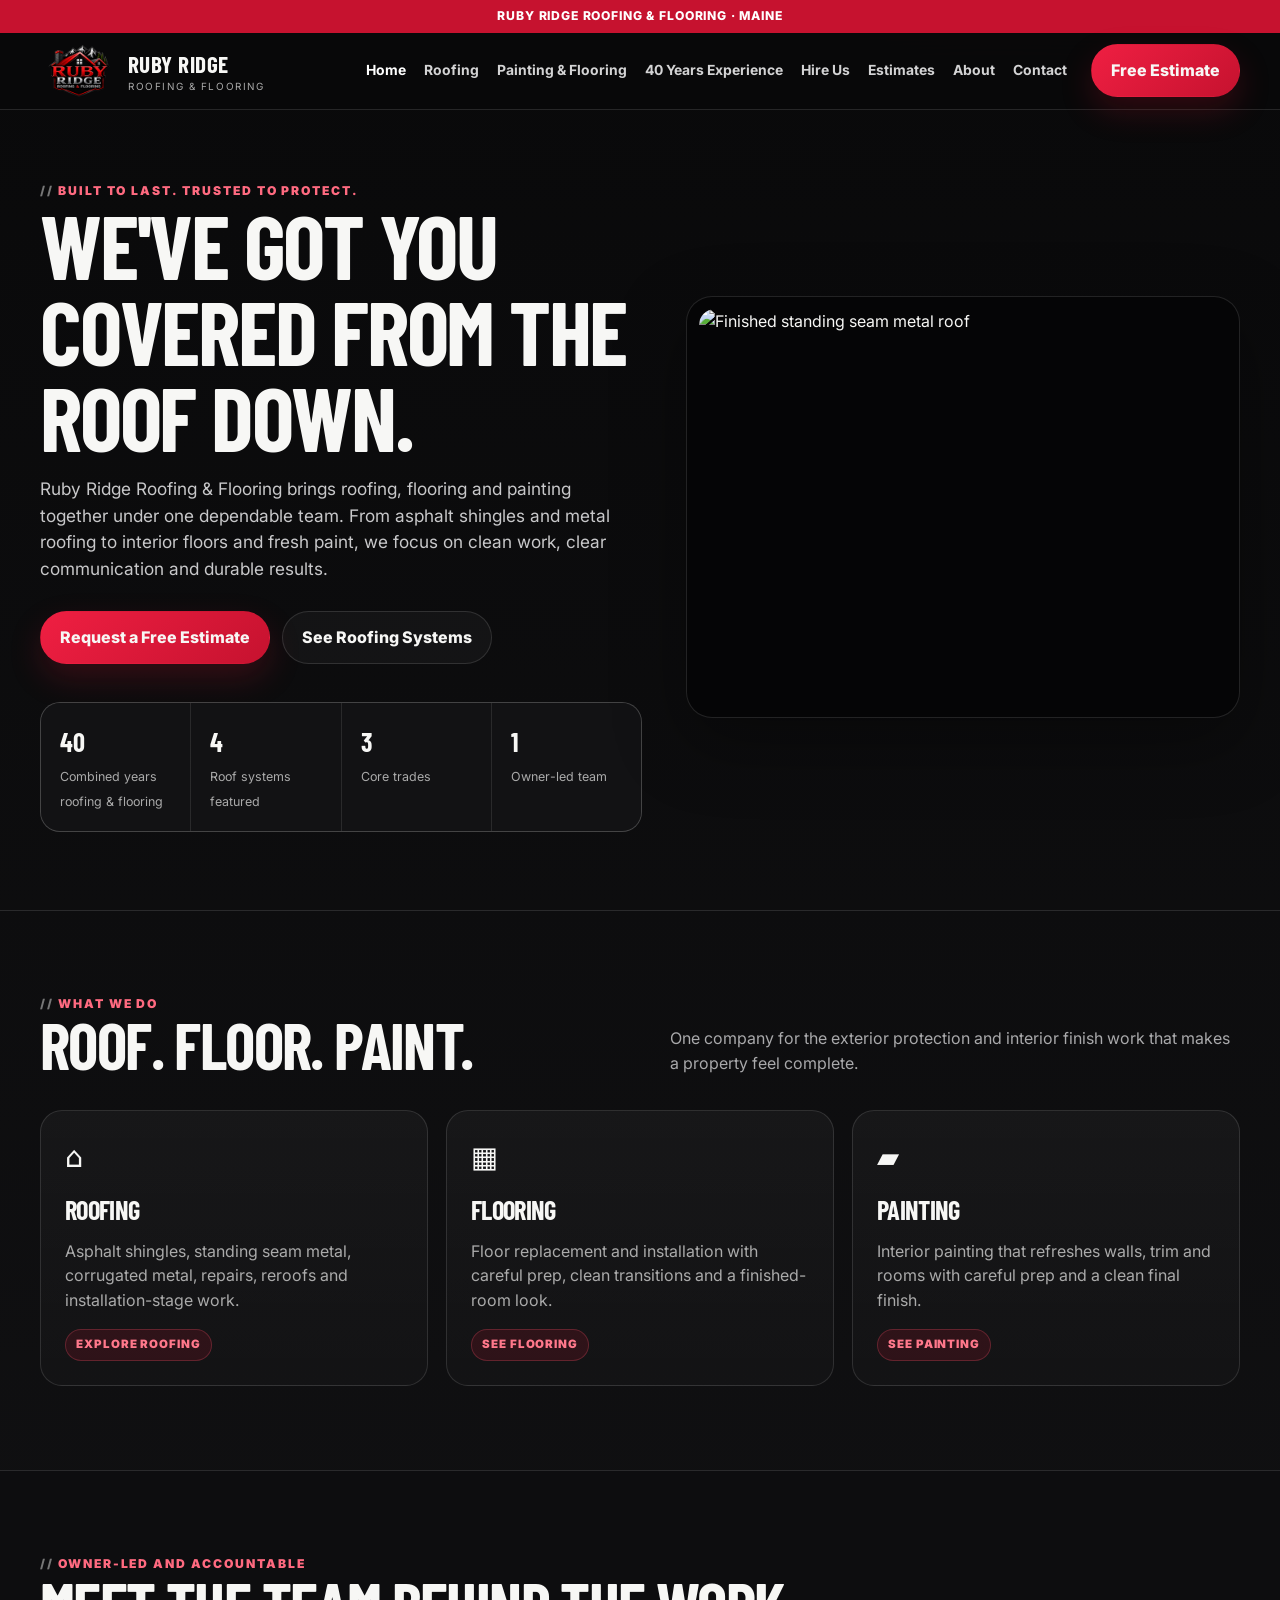
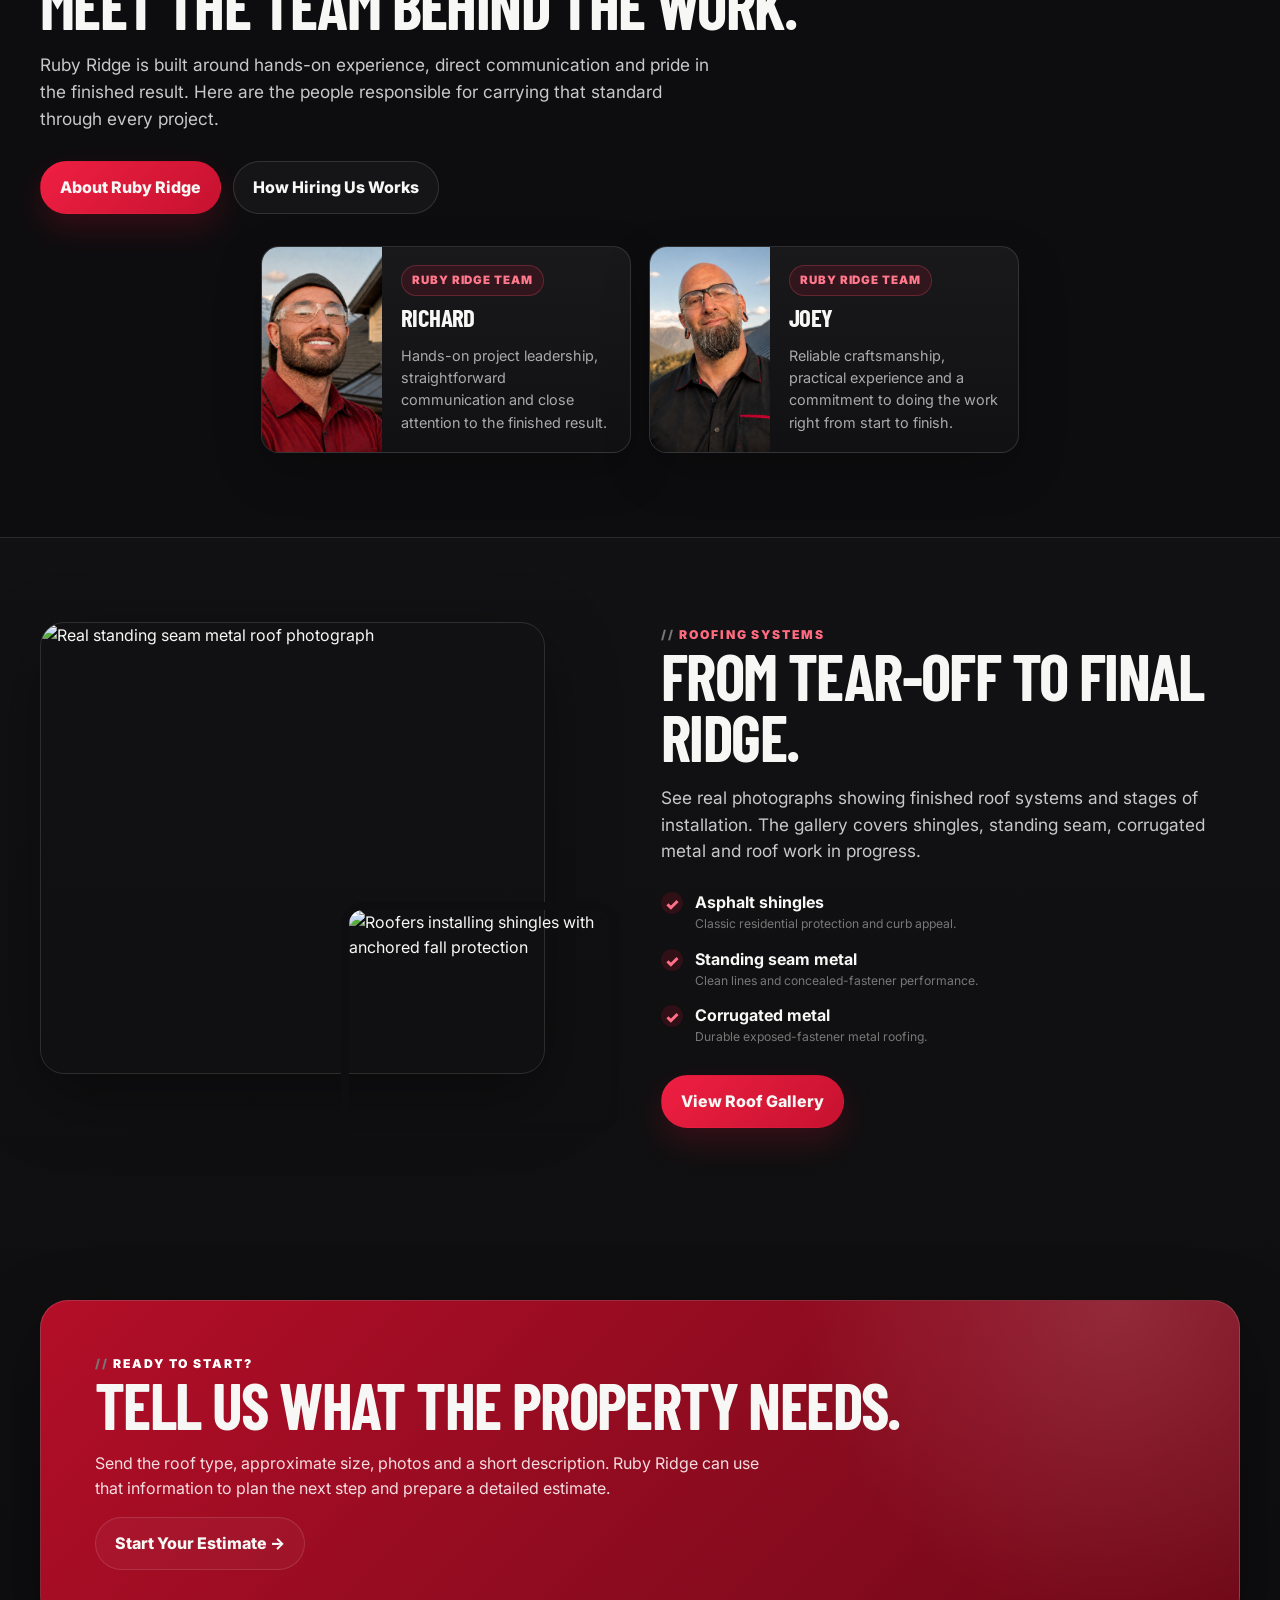
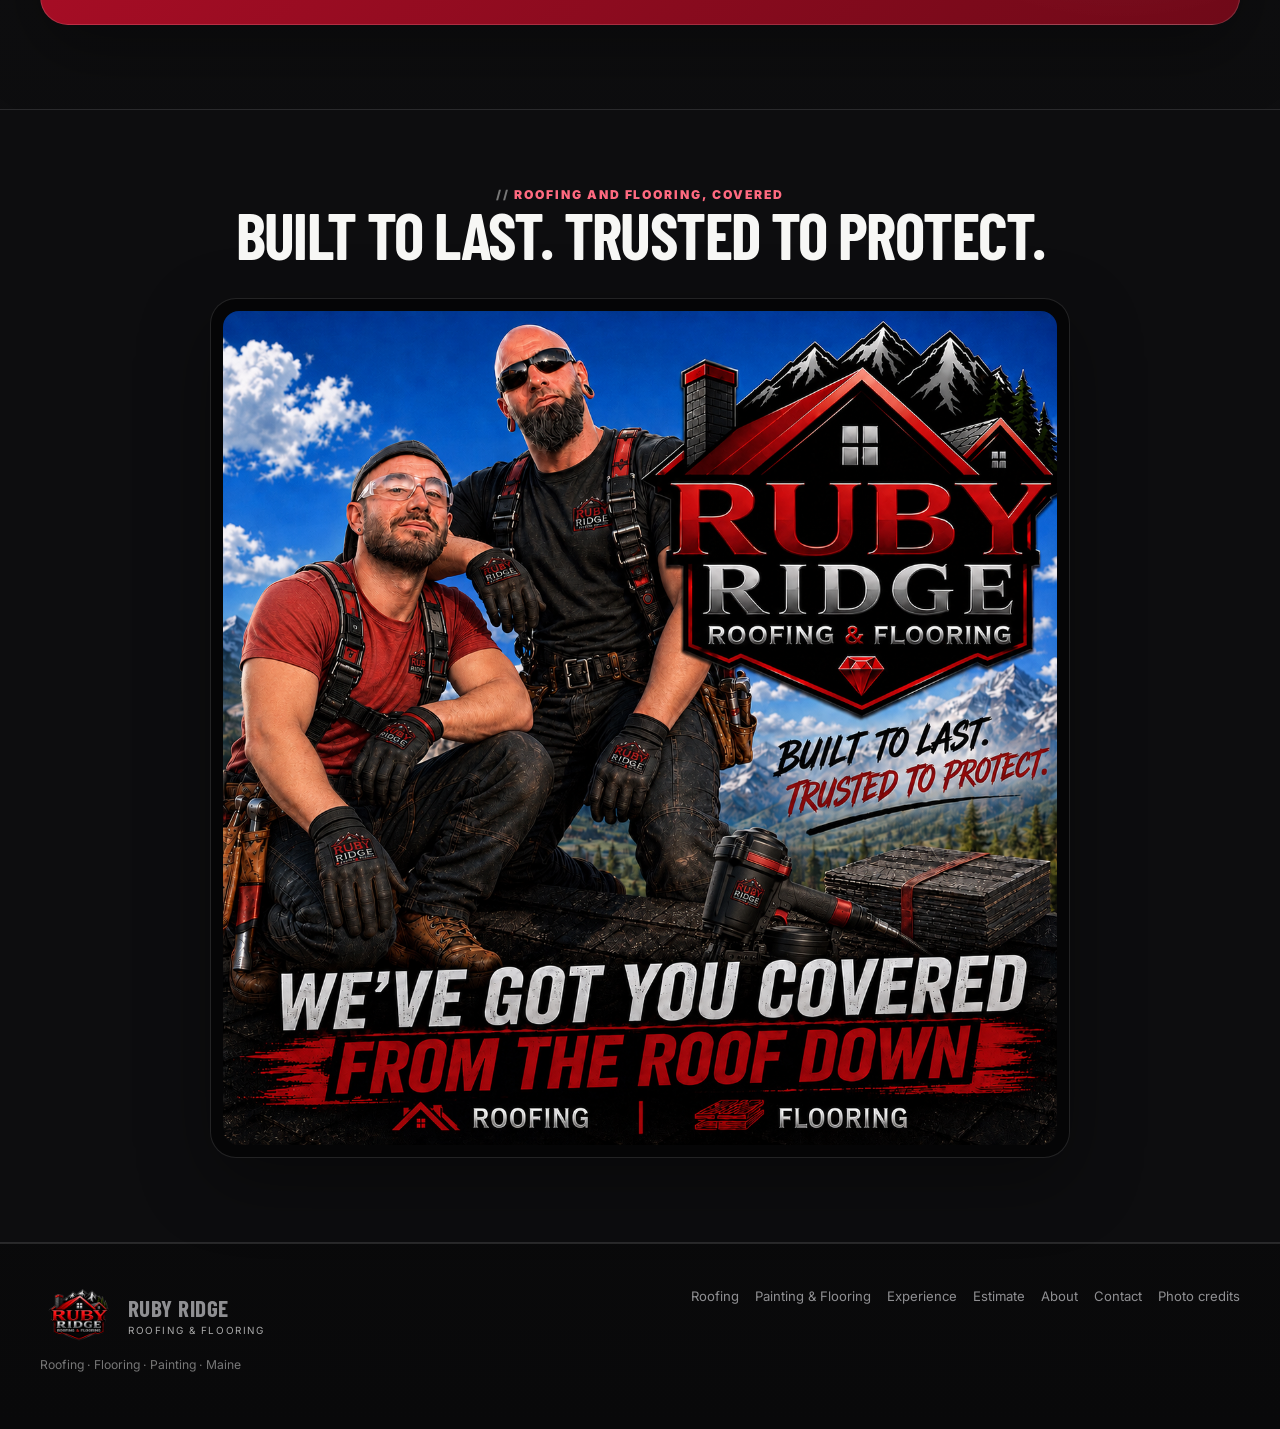
==== commit f0a7140e: "Compact team portraits and add fall-protected roofing photos" ====
--- a/index.html
+++ b/index.html
@@ -137,7 +137,7 @@
 <div class="container split">
 <div class="photo-stack">
 <img class="main" src="https://upload.wikimedia.org/wikipedia/commons/8/85/Standing_seam_metal_roof_aerial.jpg" alt="Real standing seam metal roof photograph">
-<img class="small" src="https://images.unsplash.com/photo-1763665814605-a6489a3bf2a0?auto=format&fit=crop&fm=jpg&ixlib=rb-4.1.0&q=80&w=1800" alt="Real roof installation photograph">
+<img class="small" src="assets/roofers-fall-protection.png" alt="Roofers installing shingles with anchored fall protection">
 </div>
 <div>
 <div class="kicker">Roofing systems</div>
--- a/styles.css
+++ b/styles.css
@@ -6,3 +6,12 @@
 .gem{width:78px;height:58px;flex:0 0 auto;transform:none;border:0;box-shadow:none;background:url('assets/ruby-ridge-header-logo.png') center/contain no-repeat}
 .hero-work-photo{width:100%;aspect-ratio:4/3;object-fit:cover;border-radius:16px}
 .team-intro{max-width:850px}.team-grid{display:grid;grid-template-columns:repeat(2,minmax(0,1fr));gap:22px;margin-top:38px}.team-card{overflow:hidden;border:1px solid var(--line);border-radius:24px;background:linear-gradient(180deg,#19191c,#111113);box-shadow:0 18px 48px rgba(0,0,0,.22)}.team-card img{width:100%;aspect-ratio:4/3;object-fit:cover;object-position:center top}.team-card-body{padding:24px}.team-card-body h3{margin-top:14px}.team-card-body p{color:#aaa;margin-bottom:0}.team-ad-bottom{padding-top:76px}.bottom-ad-heading{text-align:center;margin:0 auto 32px;max-width:850px}.bottom-ad-frame{max-width:860px;margin:0 auto}.bottom-ad-frame img{aspect-ratio:1/1;object-fit:contain}@media(max-width:650px){.team-grid{grid-template-columns:1fr}.team-ad-bottom{padding-top:60px}.team-card-body{padding:21px}}
+
+/* Keep the owners present without making their portraits dominate the page. */
+.team-grid{grid-template-columns:repeat(2,minmax(0,370px));justify-content:center;gap:18px;margin-top:32px}
+.team-card{display:grid;grid-template-columns:120px 1fr;align-items:stretch;border-radius:18px}
+.team-card img{width:120px;height:100%;min-height:165px;aspect-ratio:auto;object-fit:cover;object-position:center top}
+.team-card-body{padding:18px 19px}
+.team-card-body h3{font-size:1.55rem;margin-top:10px}
+.team-card-body p{font-size:.9rem;line-height:1.55}
+@media(max-width:650px){.team-grid{grid-template-columns:repeat(2,minmax(0,1fr));gap:10px}.team-card{display:block;border-radius:15px}.team-card img{width:100%;height:130px;min-height:0}.team-card-body{padding:12px}.team-card-body .tag{font-size:.68rem}.team-card-body h3{font-size:1.25rem;margin:8px 0}.team-card-body p{font-size:.78rem;line-height:1.4}}
